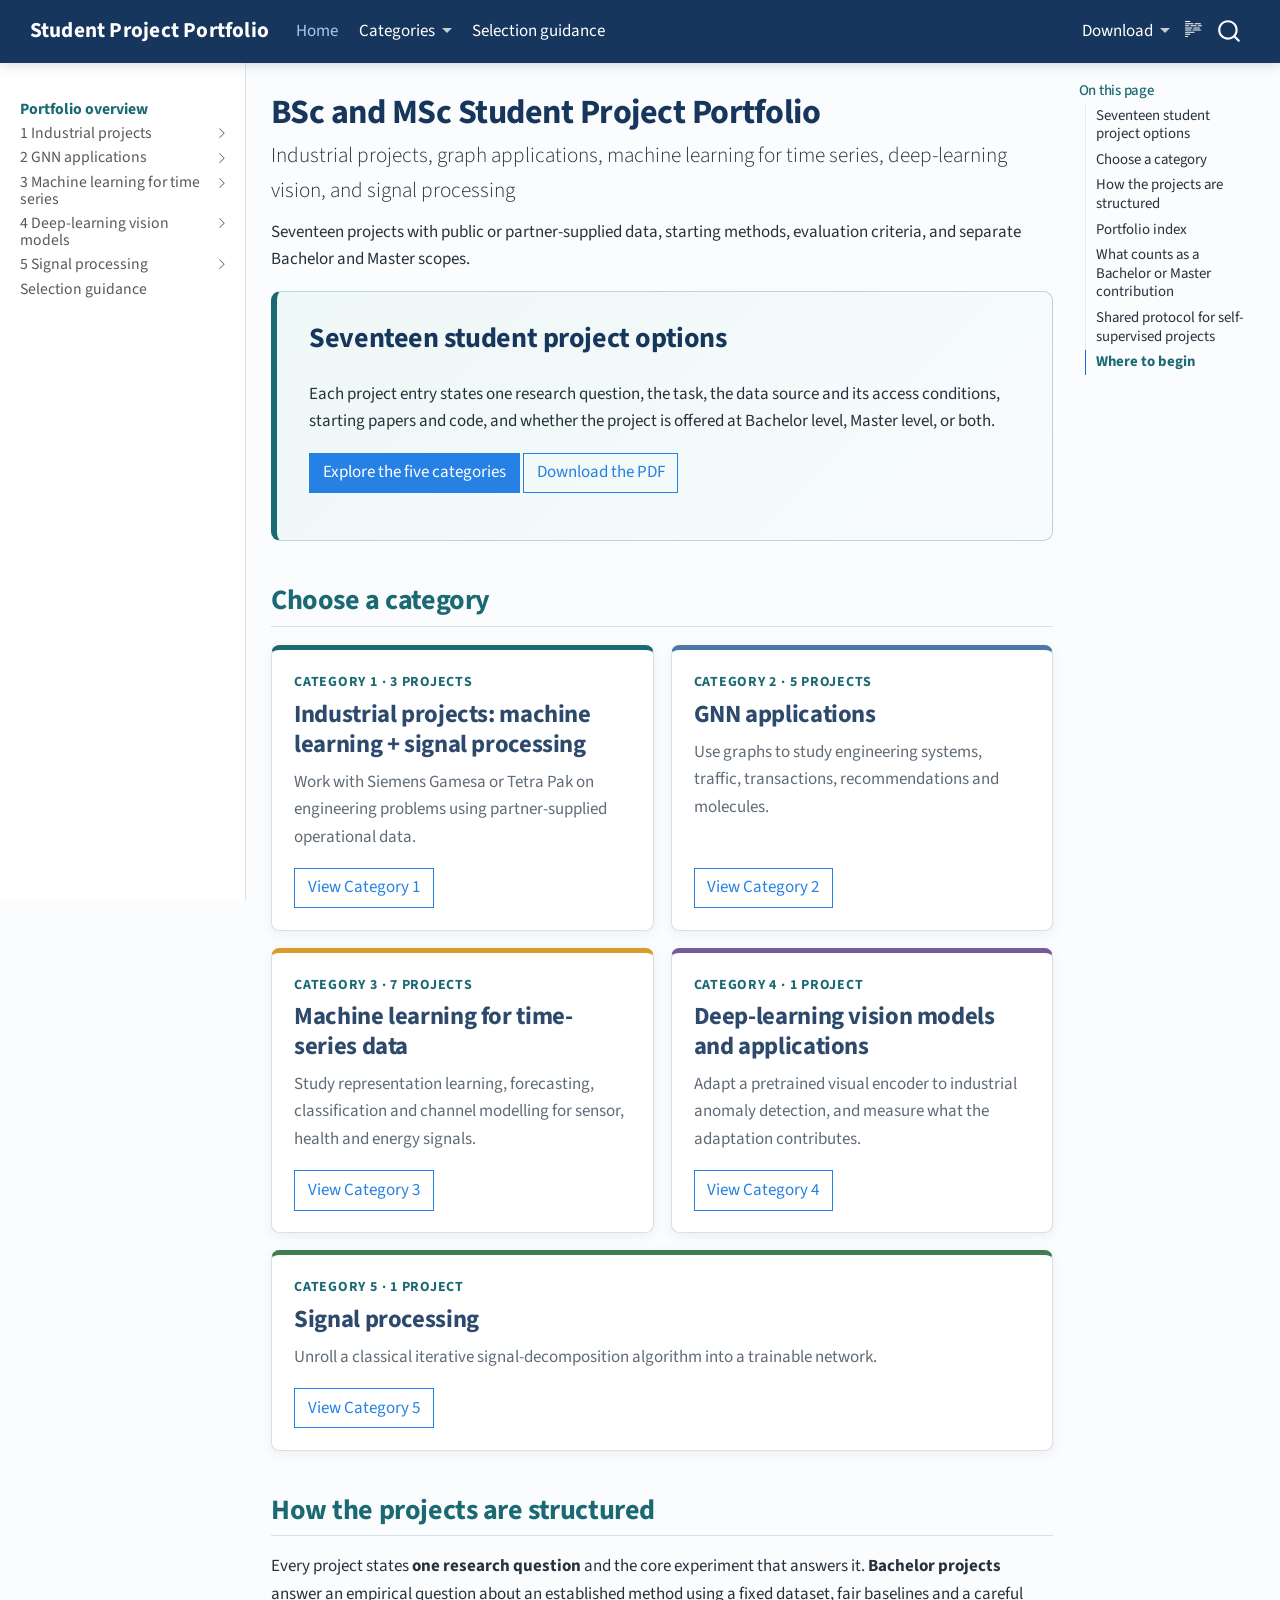
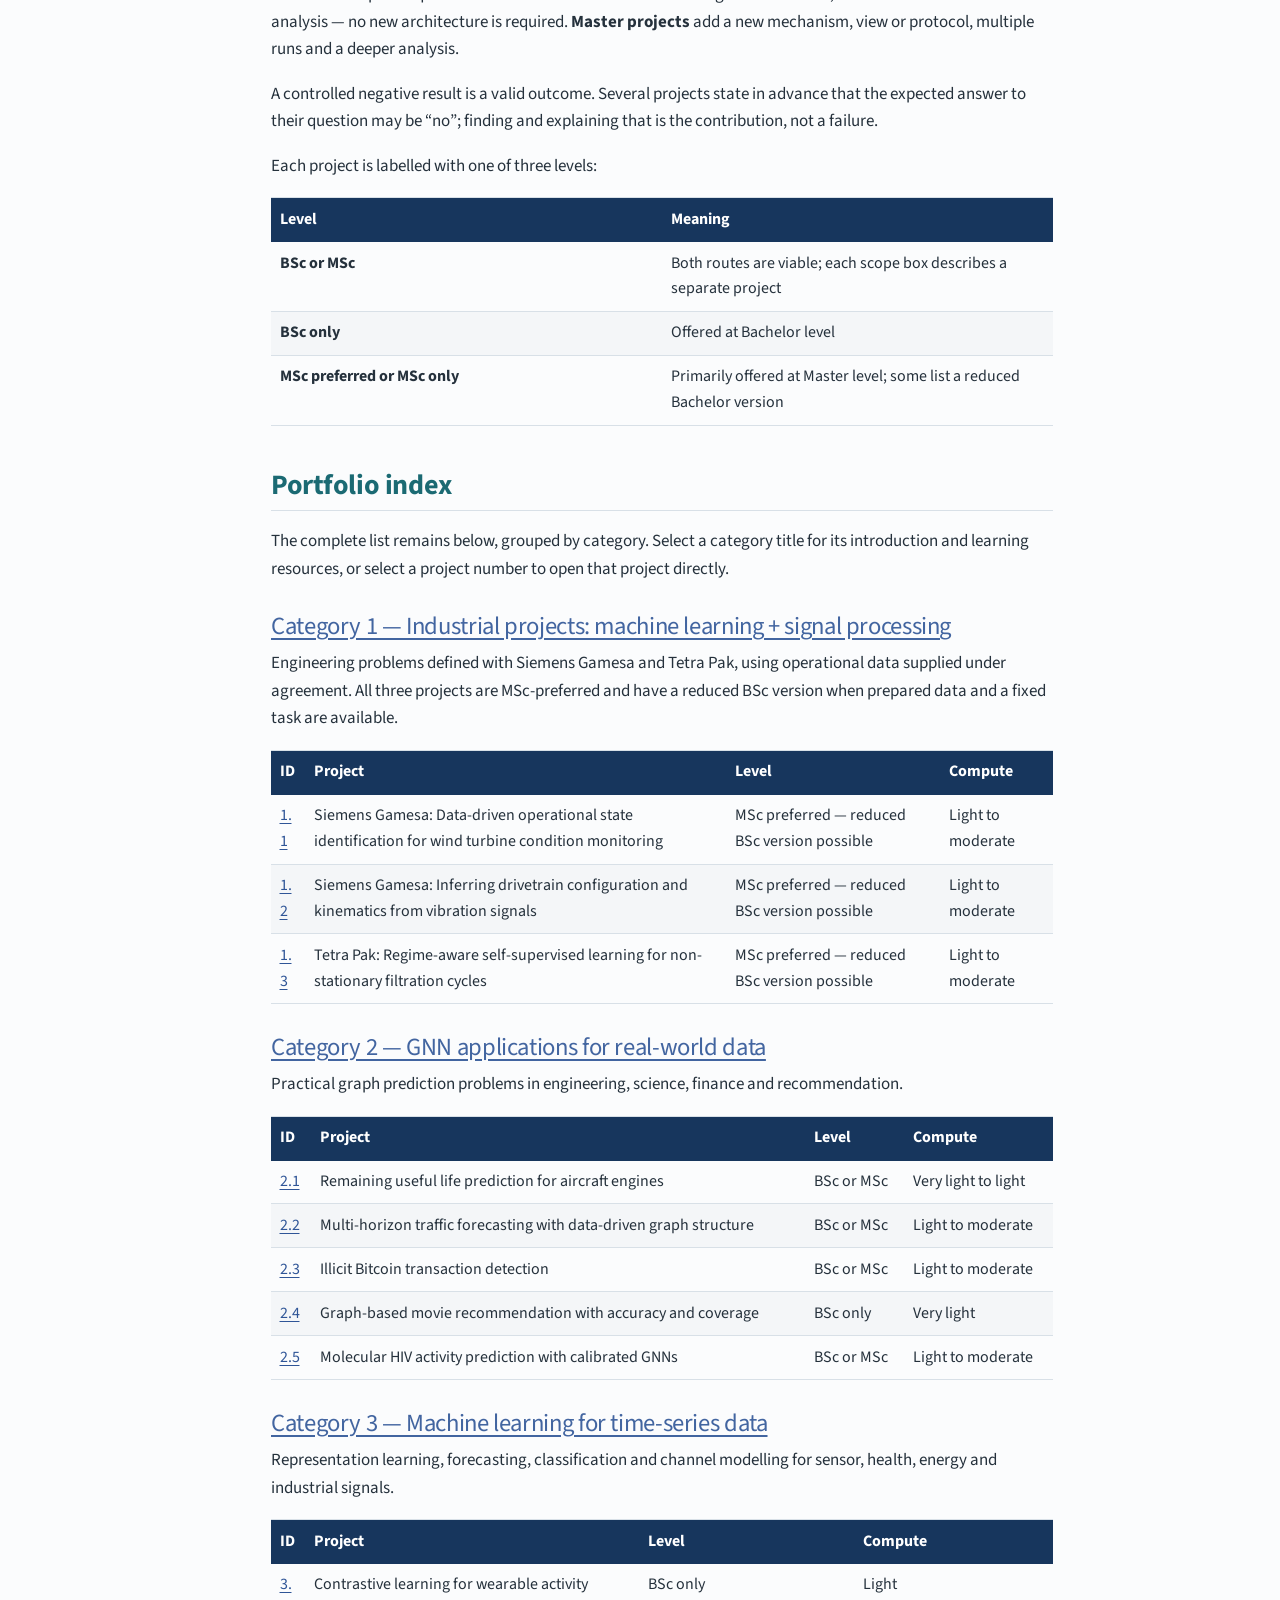
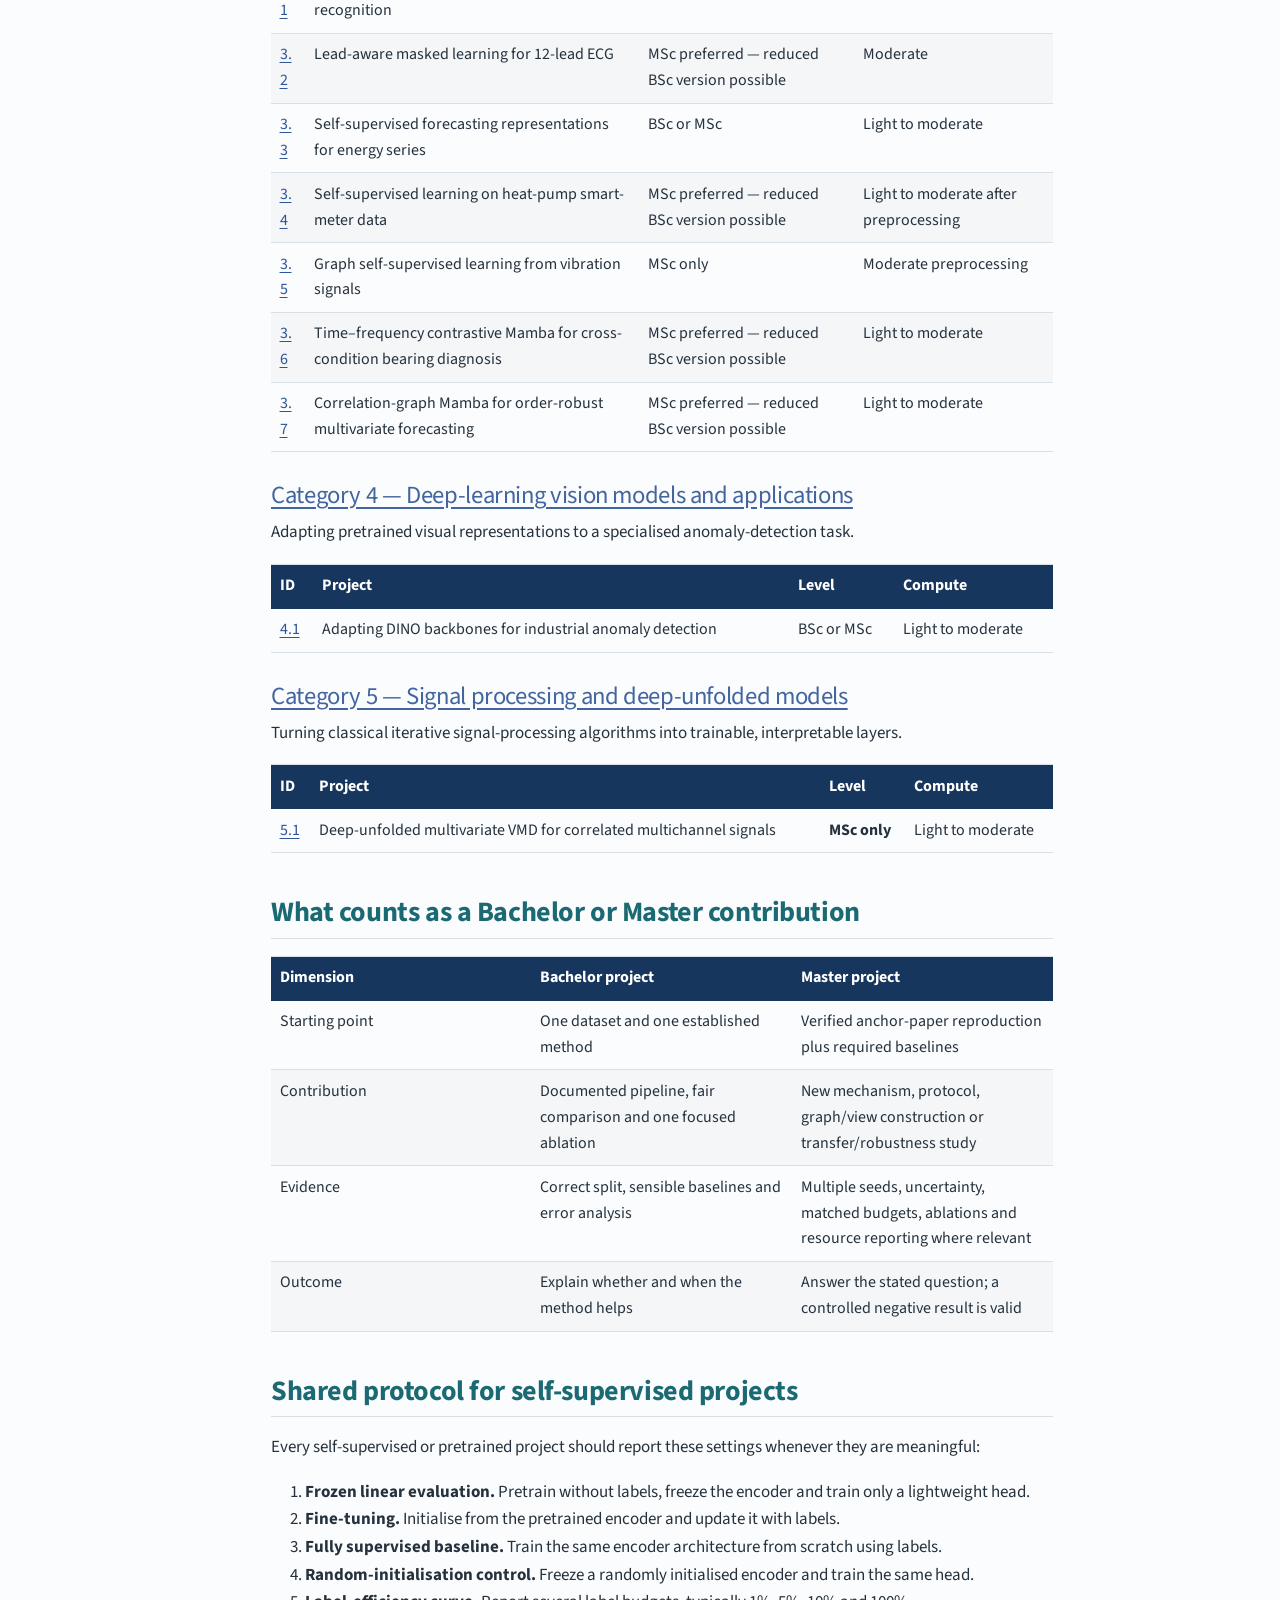
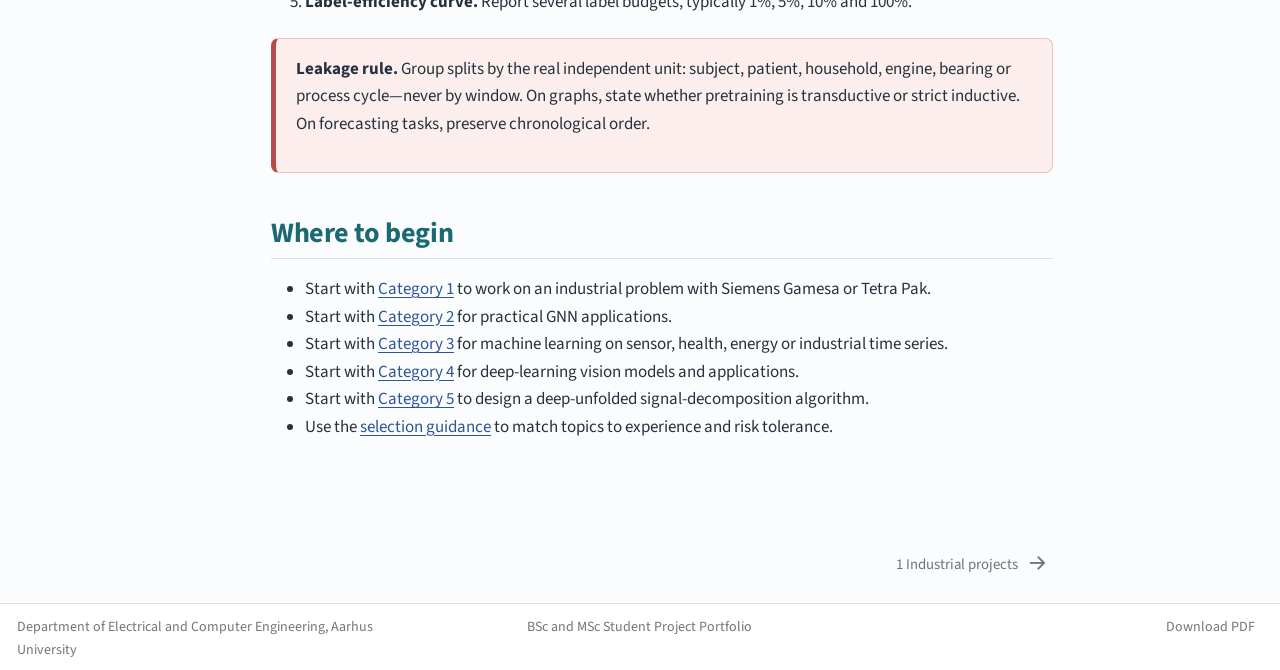
==== index.html @ afc4939a "Built site for gh-pages" ====
<!DOCTYPE html>
<html xmlns="http://www.w3.org/1999/xhtml" lang="en" xml:lang="en"><head>

<meta charset="utf-8">
<meta name="generator" content="quarto-1.10.18">

<meta name="viewport" content="width=device-width, initial-scale=1.0, user-scalable=yes">

<meta name="description" content="Seventeen projects with public or partner-supplied data, starting methods, evaluation criteria, and separate Bachelor and Master scopes.">

<title>BSc and MSc Student Project Portfolio – Student Project Portfolio</title>
<style>
/* Default styles provided by pandoc.
** See https://pandoc.org/MANUAL.html#variables-for-html for config info.
*/
span.smallcaps{font-variant: small-caps;}
div.columns{display: flex; gap: 1.5em;}
div.column{flex: auto;}
@media screen {
div.columns{gap: min(4vw, 1.5em);}
div.column{overflow-x: auto;}
}
div.hanging-indent{margin-left: 1.5em; text-indent: -1.5em;}
ul.task-list{list-style: none;}
ul.task-list li input[type="checkbox"] {
  width: 0.8em;
  margin: 0 0.8em 0.2em -1em; /* quarto-specific, see https://github.com/quarto-dev/quarto-cli/issues/4556 */ 
  vertical-align: middle;
}
</style>


<script src="site_libs/quarto-nav/quarto-nav.js"></script>
<script src="site_libs/clipboard/clipboard.min.js"></script>
<script src="site_libs/quarto-search/autocomplete.umd.js"></script>
<script src="site_libs/quarto-search/fuse.min.js"></script>
<script src="site_libs/quarto-search/quarto-search.js"></script>
<meta name="quarto:offset" content="./">
<link href="./industry-partner-projects.html" rel="next">
<script src="site_libs/quarto-html/quarto.js" type="module"></script>
<script src="site_libs/quarto-html/tabsets/tabsets.js" type="module"></script>
<script src="site_libs/quarto-html/popper.min.js"></script>
<script src="site_libs/quarto-html/tippy.umd.min.js"></script>
<script src="site_libs/quarto-html/anchor.min.js"></script>
<link href="site_libs/quarto-html/tippy.css" rel="stylesheet">
<link href="site_libs/quarto-html/quarto-syntax-highlighting-64a204ab8560d761af7679ceaba22944.css" rel="stylesheet" id="quarto-text-highlighting-styles">
<script src="site_libs/bootstrap/bootstrap.min.js"></script>
<link href="site_libs/bootstrap/bootstrap-icons.css" rel="stylesheet">
<link href="site_libs/bootstrap/bootstrap-39c717108b776a898f5d70376bb6b5a7.min.css" rel="stylesheet" append-hash="true" id="quarto-bootstrap" data-mode="light">
<script id="quarto-search-options" type="application/json">{
  "location": "navbar",
  "copy-button": false,
  "collapse-after": 3,
  "panel-placement": "end",
  "type": "overlay",
  "limit": 50,
  "keyboard-shortcut": [
    "f",
    "/",
    "s"
  ],
  "language": {
    "search-no-results-text": "No results",
    "search-matching-documents-text": "matching documents",
    "search-copy-link-title": "Copy link to search",
    "search-hide-matches-text": "Hide additional matches",
    "search-more-match-text": "more match in this document",
    "search-more-matches-text": "more matches in this document",
    "search-clear-button-title": "Clear",
    "search-text-placeholder": "",
    "search-detached-cancel-button-title": "Cancel",
    "search-submit-button-title": "Submit",
    "search-label": "Search"
  }
}</script>
<style>html{ scroll-behavior: smooth; }</style>


<link rel="stylesheet" href="styles.css">
</head>

<body class="nav-sidebar docked nav-fixed quarto-light">

<div id="quarto-search-results"></div>
  <header id="quarto-header" class="headroom fixed-top">
    <nav class="navbar navbar-expand-lg " data-bs-theme="dark">
      <div class="navbar-container container-fluid">
      <div class="navbar-brand-container mx-auto">
    <a class="navbar-brand" href="./index.html">
    <span class="navbar-title">Student Project Portfolio</span>
    </a>
  </div>
            <div id="quarto-search" class="" title="Search"></div>
          <button class="navbar-toggler" type="button" data-bs-toggle="collapse" data-bs-target="#navbarCollapse" aria-controls="navbarCollapse" role="menu" aria-expanded="false" aria-label="Toggle navigation" onclick="if (window.quartoToggleHeadroom) { window.quartoToggleHeadroom(); }">
  <span class="navbar-toggler-icon"></span>
</button>
          <div class="collapse navbar-collapse" id="navbarCollapse">
            <ul class="navbar-nav navbar-nav-scroll me-auto">
  <li class="nav-item">
    <a class="nav-link active" href="./index.html" aria-current="page"> 
<span class="menu-text">Home</span></a>
  </li>  
  <li class="nav-item dropdown ">
    <a class="nav-link dropdown-toggle" href="#" id="nav-menu-categories" role="link" data-bs-toggle="dropdown" aria-expanded="false">
 <span class="menu-text">Categories</span>
    </a>
    <ul class="dropdown-menu" aria-labelledby="nav-menu-categories">    
        <li>
    <a class="dropdown-item" href="./industry-partner-projects.html">
 <span class="dropdown-text">1 Industrial projects</span></a>
  </li>  
        <li>
    <a class="dropdown-item" href="./graph-applications.html">
 <span class="dropdown-text">2 GNN applications</span></a>
  </li>  
        <li>
    <a class="dropdown-item" href="./time-series-ssl.html">
 <span class="dropdown-text">3 Machine learning for time series</span></a>
  </li>  
        <li>
    <a class="dropdown-item" href="./vision-foundation-models.html">
 <span class="dropdown-text">4 Deep-learning vision models</span></a>
  </li>  
        <li>
    <a class="dropdown-item" href="./signal-processing.html">
 <span class="dropdown-text">5 Signal processing</span></a>
  </li>  
    </ul>
  </li>
  <li class="nav-item">
    <a class="nav-link" href="./selection-guidance.html"> 
<span class="menu-text">Selection guidance</span></a>
  </li>  
</ul>
            <ul class="navbar-nav navbar-nav-scroll ms-auto">
  <li class="nav-item dropdown ">
    <a class="nav-link dropdown-toggle" href="#" id="nav-menu-download" role="link" data-bs-toggle="dropdown" aria-expanded="false">
 <span class="menu-text">Download</span>
    </a>
    <ul class="dropdown-menu dropdown-menu-end" aria-labelledby="nav-menu-download">    
        <li>
    <a class="dropdown-item" href="./downloads/student-project-portfolio.docx">
 <span class="dropdown-text">Word document</span></a>
  </li>  
        <li>
    <a class="dropdown-item" href="./downloads/student-project-portfolio.pdf">
 <span class="dropdown-text">PDF document</span></a>
  </li>  
    </ul>
  </li>
</ul>
          </div> <!-- /navcollapse -->
            <div class="quarto-navbar-tools">
  <a href="" class="quarto-reader-toggle quarto-navigation-tool px-1" onclick="window.quartoToggleReader(); return false;" title="Toggle reader mode">
  <div class="quarto-reader-toggle-btn">
  <i class="bi"></i>
  </div>
</a>
</div>
      </div> <!-- /container-fluid -->
    </nav>
  <nav class="quarto-secondary-nav">
    <div class="container-fluid d-flex">
      <button type="button" class="quarto-btn-toggle btn" data-bs-toggle="collapse" role="button" data-bs-target=".quarto-sidebar-collapse-item" aria-controls="quarto-sidebar" aria-expanded="false" aria-label="Toggle sidebar navigation" onclick="if (window.quartoToggleHeadroom) { window.quartoToggleHeadroom(); }">
        <i class="bi bi-layout-text-sidebar-reverse"></i>
      </button>
        <nav class="quarto-page-breadcrumbs" aria-label="breadcrumb"><ol class="breadcrumb"><li class="breadcrumb-item"><a href="./index.html">Portfolio overview</a></li></ol></nav>
        <a class="flex-grow-1" role="navigation" data-bs-toggle="collapse" data-bs-target=".quarto-sidebar-collapse-item" aria-controls="quarto-sidebar" aria-expanded="false" aria-label="Toggle sidebar navigation" onclick="if (window.quartoToggleHeadroom) { window.quartoToggleHeadroom(); }">      
        </a>
    </div>
  </nav>
</header>
<!-- content -->
<div id="quarto-content" class="quarto-container page-columns page-rows-contents page-layout-article page-navbar">
<!-- sidebar -->
  <nav id="quarto-sidebar" class="sidebar collapse collapse-horizontal quarto-sidebar-collapse-item sidebar-navigation docked overflow-auto">
    <div class="sidebar-menu-container"> 
    <ul class="list-unstyled mt-1">
        <li class="sidebar-item">
  <div class="sidebar-item-container"> 
  <a href="./index.html" class="sidebar-item-text sidebar-link active">
 <span class="menu-text">Portfolio overview</span></a>
  </div>
</li>
        <li class="sidebar-item sidebar-item-section">
      <div class="sidebar-item-container"> 
            <a href="./industry-partner-projects.html" class="sidebar-item-text sidebar-link">
 <span class="menu-text">1  Industrial projects</span></a>
          <a class="sidebar-item-toggle text-start collapsed" data-bs-toggle="collapse" data-bs-target="#quarto-sidebar-section-1" role="navigation" aria-expanded="false" aria-label="Toggle section">
            <i class="bi bi-chevron-right ms-2"></i>
          </a> 
      </div>
      <ul id="quarto-sidebar-section-1" class="collapse list-unstyled sidebar-section depth1 ">  
          <li class="sidebar-item">
  <div class="sidebar-item-container"> 
  <a href="./industry-partner-projects.html#project-1-1" class="sidebar-item-text sidebar-link">
 <span class="menu-text">1.1 Siemens Gamesa: Data-driven operational state identification</span></a>
  </div>
</li>
          <li class="sidebar-item">
  <div class="sidebar-item-container"> 
  <a href="./industry-partner-projects.html#project-1-2" class="sidebar-item-text sidebar-link">
 <span class="menu-text">1.2 Siemens Gamesa: Inferring drivetrain configuration and kinematics</span></a>
  </div>
</li>
          <li class="sidebar-item">
  <div class="sidebar-item-container"> 
  <a href="./industry-partner-projects.html#project-1-3" class="sidebar-item-text sidebar-link">
 <span class="menu-text">1.3 Tetra Pak: Regime-aware SSL for filtration cycles</span></a>
  </div>
</li>
      </ul>
  </li>
        <li class="sidebar-item sidebar-item-section">
      <div class="sidebar-item-container"> 
            <a href="./graph-applications.html" class="sidebar-item-text sidebar-link">
 <span class="menu-text">2  GNN applications</span></a>
          <a class="sidebar-item-toggle text-start collapsed" data-bs-toggle="collapse" data-bs-target="#quarto-sidebar-section-2" role="navigation" aria-expanded="false" aria-label="Toggle section">
            <i class="bi bi-chevron-right ms-2"></i>
          </a> 
      </div>
      <ul id="quarto-sidebar-section-2" class="collapse list-unstyled sidebar-section depth1 ">  
          <li class="sidebar-item">
  <div class="sidebar-item-container"> 
  <a href="./graph-applications.html#project-2-1" class="sidebar-item-text sidebar-link">
 <span class="menu-text">2.1 Remaining useful life prediction for aircraft engines</span></a>
  </div>
</li>
          <li class="sidebar-item">
  <div class="sidebar-item-container"> 
  <a href="./graph-applications.html#project-2-2" class="sidebar-item-text sidebar-link">
 <span class="menu-text">2.2 Multi-horizon traffic forecasting with data-driven graph structure</span></a>
  </div>
</li>
          <li class="sidebar-item">
  <div class="sidebar-item-container"> 
  <a href="./graph-applications.html#project-2-3" class="sidebar-item-text sidebar-link">
 <span class="menu-text">2.3 Illicit Bitcoin transaction detection</span></a>
  </div>
</li>
          <li class="sidebar-item">
  <div class="sidebar-item-container"> 
  <a href="./graph-applications.html#project-2-4" class="sidebar-item-text sidebar-link">
 <span class="menu-text">2.4 Graph-based movie recommendation with accuracy and coverage</span></a>
  </div>
</li>
          <li class="sidebar-item">
  <div class="sidebar-item-container"> 
  <a href="./graph-applications.html#project-2-5" class="sidebar-item-text sidebar-link">
 <span class="menu-text">2.5 Molecular HIV activity prediction with calibrated GNNs</span></a>
  </div>
</li>
      </ul>
  </li>
        <li class="sidebar-item sidebar-item-section">
      <div class="sidebar-item-container"> 
            <a href="./time-series-ssl.html" class="sidebar-item-text sidebar-link">
 <span class="menu-text">3  Machine learning for time series</span></a>
          <a class="sidebar-item-toggle text-start collapsed" data-bs-toggle="collapse" data-bs-target="#quarto-sidebar-section-3" role="navigation" aria-expanded="false" aria-label="Toggle section">
            <i class="bi bi-chevron-right ms-2"></i>
          </a> 
      </div>
      <ul id="quarto-sidebar-section-3" class="collapse list-unstyled sidebar-section depth1 ">  
          <li class="sidebar-item">
  <div class="sidebar-item-container"> 
  <a href="./time-series-ssl.html#project-3-1" class="sidebar-item-text sidebar-link">
 <span class="menu-text">3.1 Contrastive learning for wearable activity recognition</span></a>
  </div>
</li>
          <li class="sidebar-item">
  <div class="sidebar-item-container"> 
  <a href="./time-series-ssl.html#project-3-2" class="sidebar-item-text sidebar-link">
 <span class="menu-text">3.2 Lead-aware masked learning for 12-lead ECG</span></a>
  </div>
</li>
          <li class="sidebar-item">
  <div class="sidebar-item-container"> 
  <a href="./time-series-ssl.html#project-3-3" class="sidebar-item-text sidebar-link">
 <span class="menu-text">3.3 Self-supervised forecasting representations for energy series</span></a>
  </div>
</li>
          <li class="sidebar-item">
  <div class="sidebar-item-container"> 
  <a href="./time-series-ssl.html#project-3-4" class="sidebar-item-text sidebar-link">
 <span class="menu-text">3.4 Self-supervised learning on heat-pump smart-meter data</span></a>
  </div>
</li>
          <li class="sidebar-item">
  <div class="sidebar-item-container"> 
  <a href="./time-series-ssl.html#project-3-5" class="sidebar-item-text sidebar-link">
 <span class="menu-text">3.5 Graph self-supervised learning from vibration signals</span></a>
  </div>
</li>
          <li class="sidebar-item">
  <div class="sidebar-item-container"> 
  <a href="./time-series-ssl.html#project-3-6" class="sidebar-item-text sidebar-link">
 <span class="menu-text">3.6 Time–frequency contrastive Mamba for bearing diagnosis</span></a>
  </div>
</li>
          <li class="sidebar-item">
  <div class="sidebar-item-container"> 
  <a href="./time-series-ssl.html#project-3-7" class="sidebar-item-text sidebar-link">
 <span class="menu-text">3.7 Correlation-graph Mamba for multivariate forecasting</span></a>
  </div>
</li>
      </ul>
  </li>
        <li class="sidebar-item sidebar-item-section">
      <div class="sidebar-item-container"> 
            <a href="./vision-foundation-models.html" class="sidebar-item-text sidebar-link">
 <span class="menu-text">4  Deep-learning vision models</span></a>
          <a class="sidebar-item-toggle text-start collapsed" data-bs-toggle="collapse" data-bs-target="#quarto-sidebar-section-4" role="navigation" aria-expanded="false" aria-label="Toggle section">
            <i class="bi bi-chevron-right ms-2"></i>
          </a> 
      </div>
      <ul id="quarto-sidebar-section-4" class="collapse list-unstyled sidebar-section depth1 ">  
          <li class="sidebar-item">
  <div class="sidebar-item-container"> 
  <a href="./vision-foundation-models.html#project-4-1" class="sidebar-item-text sidebar-link">
 <span class="menu-text">4.1 Adapting DINO backbones for industrial anomaly detection</span></a>
  </div>
</li>
      </ul>
  </li>
        <li class="sidebar-item sidebar-item-section">
      <div class="sidebar-item-container"> 
            <a href="./signal-processing.html" class="sidebar-item-text sidebar-link">
 <span class="menu-text">5  Signal processing</span></a>
          <a class="sidebar-item-toggle text-start collapsed" data-bs-toggle="collapse" data-bs-target="#quarto-sidebar-section-5" role="navigation" aria-expanded="false" aria-label="Toggle section">
            <i class="bi bi-chevron-right ms-2"></i>
          </a> 
      </div>
      <ul id="quarto-sidebar-section-5" class="collapse list-unstyled sidebar-section depth1 ">  
          <li class="sidebar-item">
  <div class="sidebar-item-container"> 
  <a href="./signal-processing.html#project-5-1" class="sidebar-item-text sidebar-link">
 <span class="menu-text">5.1 Deep-unfolded multivariate VMD for correlated multichannel signals</span></a>
  </div>
</li>
      </ul>
  </li>
        <li class="sidebar-item">
  <div class="sidebar-item-container"> 
  <a href="./selection-guidance.html" class="sidebar-item-text sidebar-link">
 <span class="menu-text">Selection guidance</span></a>
  </div>
</li>
    </ul>
    </div>
</nav>
<div id="quarto-sidebar-glass" class="quarto-sidebar-collapse-item" data-bs-toggle="collapse" data-bs-target=".quarto-sidebar-collapse-item"></div>
<!-- margin-sidebar -->
    <div id="quarto-margin-sidebar" class="sidebar margin-sidebar">
        <nav id="TOC" role="doc-toc" class="toc-active">
    <h2 id="toc-title">On this page</h2>
   
  <ul class="collapse">
  <li><a href="#seventeen-student-project-options" id="toc-seventeen-student-project-options" class="nav-link active" data-scroll-target="#seventeen-student-project-options">Seventeen student project options</a></li>
  <li><a href="#categories" id="toc-categories" class="nav-link" data-scroll-target="#categories">Choose a category</a></li>
  <li><a href="#how-the-projects-are-structured" id="toc-how-the-projects-are-structured" class="nav-link" data-scroll-target="#how-the-projects-are-structured">How the projects are structured</a></li>
  <li><a href="#portfolio-index" id="toc-portfolio-index" class="nav-link" data-scroll-target="#portfolio-index">Portfolio index</a></li>
  <li><a href="#what-counts-as-a-bachelor-or-master-contribution" id="toc-what-counts-as-a-bachelor-or-master-contribution" class="nav-link" data-scroll-target="#what-counts-as-a-bachelor-or-master-contribution">What counts as a Bachelor or Master contribution</a></li>
  <li><a href="#shared-protocol-for-self-supervised-projects" id="toc-shared-protocol-for-self-supervised-projects" class="nav-link" data-scroll-target="#shared-protocol-for-self-supervised-projects">Shared protocol for self-supervised projects</a></li>
  <li><a href="#where-to-begin" id="toc-where-to-begin" class="nav-link" data-scroll-target="#where-to-begin">Where to begin</a></li>
  </ul>
</nav>
    </div>
<!-- main -->
<main class="content" id="quarto-document-content">

<header id="title-block-header" class="quarto-title-block default">
<div class="quarto-title">
<h1 class="title">BSc and MSc Student Project Portfolio</h1>
<p class="subtitle lead">Industrial projects, graph applications, machine learning for time series, deep-learning vision, and signal processing</p>
</div>

<div>
  <div class="description">
    Seventeen projects with public or partner-supplied data, starting methods, evaluation criteria, and separate Bachelor and Master scopes.
  </div>
</div>


<div class="quarto-title-meta">

    
  
    
  </div>
  


</header>


<section id="seventeen-student-project-options" class="level2 hero-panel">
<h2 class="anchored" data-anchor-id="seventeen-student-project-options">Seventeen student project options</h2>
<p>Each project entry states one research question, the task, the data source and its access conditions, starting papers and code, and whether the project is offered at Bachelor level, Master level, or both.</p>
<p><a href="#categories" class="btn btn-primary">Explore the five categories</a> <a href="downloads/student-project-portfolio.pdf" class="btn btn-outline-primary">Download the PDF</a></p>
</section>
<section id="categories" class="level2">
<h2 class="anchored" data-anchor-id="categories">Choose a category</h2>
<div class="category-grid">
<section class="category-card category-card-1">
<div class="category-number">
Category 1 · 3 projects
</div>
<h3 class="anchored">
Industrial projects: machine learning + signal processing
</h3>
<p>
Work with Siemens Gamesa or Tetra Pak on engineering problems using partner-supplied operational data.
</p>
<a class="btn btn-outline-primary" href="industry-partner-projects.html">View Category 1</a>
</section>
<section class="category-card category-card-2">
<div class="category-number">
Category 2 · 5 projects
</div>
<h3 class="anchored">
GNN applications
</h3>
<p>
Use graphs to study engineering systems, traffic, transactions, recommendations and molecules.
</p>
<a class="btn btn-outline-primary" href="graph-applications.html">View Category 2</a>
</section>
<section class="category-card category-card-3">
<div class="category-number">
Category 3 · 7 projects
</div>
<h3 class="anchored">
Machine learning for time-series data
</h3>
<p>
Study representation learning, forecasting, classification and channel modelling for sensor, health and energy signals.
</p>
<a class="btn btn-outline-primary" href="time-series-ssl.html">View Category 3</a>
</section>
<section class="category-card category-card-4">
<div class="category-number">
Category 4 · 1 project
</div>
<h3 class="anchored">
Deep-learning vision models and applications
</h3>
<p>
Adapt a pretrained visual encoder to industrial anomaly detection, and measure what the adaptation contributes.
</p>
<a class="btn btn-outline-primary" href="vision-foundation-models.html">View Category 4</a>
</section>
<section class="category-card category-card-5">
<div class="category-number">
Category 5 · 1 project
</div>
<h3 class="anchored">
Signal processing
</h3>
<p>
Unroll a classical iterative signal-decomposition algorithm into a trainable network.
</p>
<a class="btn btn-outline-primary" href="signal-processing.html">View Category 5</a>
</section>
</div>
</section>
<section id="how-the-projects-are-structured" class="level2">
<h2 class="anchored" data-anchor-id="how-the-projects-are-structured">How the projects are structured</h2>
<p>Every project states <strong>one research question</strong> and the core experiment that answers it. <strong>Bachelor projects</strong> answer an empirical question about an established method using a fixed dataset, fair baselines and a careful analysis — no new architecture is required. <strong>Master projects</strong> add a new mechanism, view or protocol, multiple runs and a deeper analysis.</p>
<p>A controlled negative result is a valid outcome. Several projects state in advance that the expected answer to their question may be “no”; finding and explaining that is the contribution, not a failure.</p>
<p>Each project is labelled with one of three levels:</p>
<table class="caption-top table">
<colgroup>
<col style="width: 50%">
<col style="width: 50%">
</colgroup>
<thead>
<tr class="header">
<th>Level</th>
<th>Meaning</th>
</tr>
</thead>
<tbody>
<tr class="odd">
<td><strong>BSc or MSc</strong></td>
<td>Both routes are viable; each scope box describes a separate project</td>
</tr>
<tr class="even">
<td><strong>BSc only</strong></td>
<td>Offered at Bachelor level</td>
</tr>
<tr class="odd">
<td><strong>MSc preferred or MSc only</strong></td>
<td>Primarily offered at Master level; some list a reduced Bachelor version</td>
</tr>
</tbody>
</table>
</section>
<section id="portfolio-index" class="level2">
<h2 class="anchored" data-anchor-id="portfolio-index">Portfolio index</h2>
<p>The complete list remains below, grouped by category. Select a category title for its introduction and learning resources, or select a project number to open that project directly.</p>
<section id="category-1-industrial-projects-machine-learning-signal-processing" class="level3">
<h3 class="anchored" data-anchor-id="category-1-industrial-projects-machine-learning-signal-processing"><a href="industry-partner-projects.html">Category 1 — Industrial projects: machine learning + signal processing</a></h3>
<p>Engineering problems defined with Siemens Gamesa and Tetra Pak, using operational data supplied under agreement. All three projects are MSc-preferred and have a reduced BSc version when prepared data and a fixed task are available.</p>
<table class="caption-top table">
<thead>
<tr class="header">
<th>ID</th>
<th>Project</th>
<th>Level</th>
<th>Compute</th>
</tr>
</thead>
<tbody>
<tr class="odd">
<td><a href="industry-partner-projects.html#project-1-1">1.1</a></td>
<td>Siemens Gamesa: Data-driven operational state identification for wind turbine condition monitoring</td>
<td>MSc preferred — reduced BSc version possible</td>
<td>Light to moderate</td>
</tr>
<tr class="even">
<td><a href="industry-partner-projects.html#project-1-2">1.2</a></td>
<td>Siemens Gamesa: Inferring drivetrain configuration and kinematics from vibration signals</td>
<td>MSc preferred — reduced BSc version possible</td>
<td>Light to moderate</td>
</tr>
<tr class="odd">
<td><a href="industry-partner-projects.html#project-1-3">1.3</a></td>
<td>Tetra Pak: Regime-aware self-supervised learning for non-stationary filtration cycles</td>
<td>MSc preferred — reduced BSc version possible</td>
<td>Light to moderate</td>
</tr>
</tbody>
</table>
</section>
<section id="category-2-gnn-applications-for-real-world-data" class="level3">
<h3 class="anchored" data-anchor-id="category-2-gnn-applications-for-real-world-data"><a href="graph-applications.html">Category 2 — GNN applications for real-world data</a></h3>
<p>Practical graph prediction problems in engineering, science, finance and recommendation.</p>
<table class="caption-top table">
<thead>
<tr class="header">
<th>ID</th>
<th>Project</th>
<th>Level</th>
<th>Compute</th>
</tr>
</thead>
<tbody>
<tr class="odd">
<td><a href="graph-applications.html#project-2-1">2.1</a></td>
<td>Remaining useful life prediction for aircraft engines</td>
<td>BSc or MSc</td>
<td>Very light to light</td>
</tr>
<tr class="even">
<td><a href="graph-applications.html#project-2-2">2.2</a></td>
<td>Multi-horizon traffic forecasting with data-driven graph structure</td>
<td>BSc or MSc</td>
<td>Light to moderate</td>
</tr>
<tr class="odd">
<td><a href="graph-applications.html#project-2-3">2.3</a></td>
<td>Illicit Bitcoin transaction detection</td>
<td>BSc or MSc</td>
<td>Light to moderate</td>
</tr>
<tr class="even">
<td><a href="graph-applications.html#project-2-4">2.4</a></td>
<td>Graph-based movie recommendation with accuracy and coverage</td>
<td>BSc only</td>
<td>Very light</td>
</tr>
<tr class="odd">
<td><a href="graph-applications.html#project-2-5">2.5</a></td>
<td>Molecular HIV activity prediction with calibrated GNNs</td>
<td>BSc or MSc</td>
<td>Light to moderate</td>
</tr>
</tbody>
</table>
</section>
<section id="category-3-machine-learning-for-time-series-data" class="level3">
<h3 class="anchored" data-anchor-id="category-3-machine-learning-for-time-series-data"><a href="time-series-ssl.html">Category 3 — Machine learning for time-series data</a></h3>
<p>Representation learning, forecasting, classification and channel modelling for sensor, health, energy and industrial signals.</p>
<table class="caption-top table">
<thead>
<tr class="header">
<th>ID</th>
<th>Project</th>
<th>Level</th>
<th>Compute</th>
</tr>
</thead>
<tbody>
<tr class="odd">
<td><a href="time-series-ssl.html#project-3-1">3.1</a></td>
<td>Contrastive learning for wearable activity recognition</td>
<td>BSc only</td>
<td>Light</td>
</tr>
<tr class="even">
<td><a href="time-series-ssl.html#project-3-2">3.2</a></td>
<td>Lead-aware masked learning for 12-lead ECG</td>
<td>MSc preferred — reduced BSc version possible</td>
<td>Moderate</td>
</tr>
<tr class="odd">
<td><a href="time-series-ssl.html#project-3-3">3.3</a></td>
<td>Self-supervised forecasting representations for energy series</td>
<td>BSc or MSc</td>
<td>Light to moderate</td>
</tr>
<tr class="even">
<td><a href="time-series-ssl.html#project-3-4">3.4</a></td>
<td>Self-supervised learning on heat-pump smart-meter data</td>
<td>MSc preferred — reduced BSc version possible</td>
<td>Light to moderate after preprocessing</td>
</tr>
<tr class="odd">
<td><a href="time-series-ssl.html#project-3-5">3.5</a></td>
<td>Graph self-supervised learning from vibration signals</td>
<td>MSc only</td>
<td>Moderate preprocessing</td>
</tr>
<tr class="even">
<td><a href="time-series-ssl.html#project-3-6">3.6</a></td>
<td>Time–frequency contrastive Mamba for cross-condition bearing diagnosis</td>
<td>MSc preferred — reduced BSc version possible</td>
<td>Light to moderate</td>
</tr>
<tr class="odd">
<td><a href="time-series-ssl.html#project-3-7">3.7</a></td>
<td>Correlation-graph Mamba for order-robust multivariate forecasting</td>
<td>MSc preferred — reduced BSc version possible</td>
<td>Light to moderate</td>
</tr>
</tbody>
</table>
</section>
<section id="category-4-deep-learning-vision-models-and-applications" class="level3">
<h3 class="anchored" data-anchor-id="category-4-deep-learning-vision-models-and-applications"><a href="vision-foundation-models.html">Category 4 — Deep-learning vision models and applications</a></h3>
<p>Adapting pretrained visual representations to a specialised anomaly-detection task.</p>
<table class="caption-top table">
<thead>
<tr class="header">
<th>ID</th>
<th>Project</th>
<th>Level</th>
<th>Compute</th>
</tr>
</thead>
<tbody>
<tr class="odd">
<td><a href="vision-foundation-models.html#project-4-1">4.1</a></td>
<td>Adapting DINO backbones for industrial anomaly detection</td>
<td>BSc or MSc</td>
<td>Light to moderate</td>
</tr>
</tbody>
</table>
</section>
<section id="category-5-signal-processing-and-deep-unfolded-models" class="level3">
<h3 class="anchored" data-anchor-id="category-5-signal-processing-and-deep-unfolded-models"><a href="signal-processing.html">Category 5 — Signal processing and deep-unfolded models</a></h3>
<p>Turning classical iterative signal-processing algorithms into trainable, interpretable layers.</p>
<table class="caption-top table">
<thead>
<tr class="header">
<th>ID</th>
<th>Project</th>
<th>Level</th>
<th>Compute</th>
</tr>
</thead>
<tbody>
<tr class="odd">
<td><a href="signal-processing.html#project-5-1">5.1</a></td>
<td>Deep-unfolded multivariate VMD for correlated multichannel signals</td>
<td><strong>MSc only</strong></td>
<td>Light to moderate</td>
</tr>
</tbody>
</table>
</section>
</section>
<section id="what-counts-as-a-bachelor-or-master-contribution" class="level2">
<h2 class="anchored" data-anchor-id="what-counts-as-a-bachelor-or-master-contribution">What counts as a Bachelor or Master contribution</h2>
<table class="caption-top table">
<colgroup>
<col style="width: 33%">
<col style="width: 33%">
<col style="width: 33%">
</colgroup>
<thead>
<tr class="header">
<th>Dimension</th>
<th>Bachelor project</th>
<th>Master project</th>
</tr>
</thead>
<tbody>
<tr class="odd">
<td>Starting point</td>
<td>One dataset and one established method</td>
<td>Verified anchor-paper reproduction plus required baselines</td>
</tr>
<tr class="even">
<td>Contribution</td>
<td>Documented pipeline, fair comparison and one focused ablation</td>
<td>New mechanism, protocol, graph/view construction or transfer/robustness study</td>
</tr>
<tr class="odd">
<td>Evidence</td>
<td>Correct split, sensible baselines and error analysis</td>
<td>Multiple seeds, uncertainty, matched budgets, ablations and resource reporting where relevant</td>
</tr>
<tr class="even">
<td>Outcome</td>
<td>Explain whether and when the method helps</td>
<td>Answer the stated question; a controlled negative result is valid</td>
</tr>
</tbody>
</table>
</section>
<section id="shared-protocol-for-self-supervised-projects" class="level2">
<h2 class="anchored" data-anchor-id="shared-protocol-for-self-supervised-projects">Shared protocol for self-supervised projects</h2>
<p>Every self-supervised or pretrained project should report these settings whenever they are meaningful:</p>
<ol type="1">
<li><strong>Frozen linear evaluation.</strong> Pretrain without labels, freeze the encoder and train only a lightweight head.</li>
<li><strong>Fine-tuning.</strong> Initialise from the pretrained encoder and update it with labels.</li>
<li><strong>Fully supervised baseline.</strong> Train the same encoder architecture from scratch using labels.</li>
<li><strong>Random-initialisation control.</strong> Freeze a randomly initialised encoder and train the same head.</li>
<li><strong>Label-efficiency curve.</strong> Report several label budgets, typically 1%, 5%, 10% and 100%.</li>
</ol>
<div class="leakage-callout">
<p><strong>Leakage rule.</strong> Group splits by the real independent unit: subject, patient, household, engine, bearing or process cycle—never by window. On graphs, state whether pretraining is transductive or strict inductive. On forecasting tasks, preserve chronological order.</p>
</div>
</section>
<section id="where-to-begin" class="level2">
<h2 class="anchored" data-anchor-id="where-to-begin">Where to begin</h2>
<ul>
<li>Start with <a href="./industry-partner-projects.html">Category 1</a> to work on an industrial problem with Siemens Gamesa or Tetra Pak.</li>
<li>Start with <a href="./graph-applications.html">Category 2</a> for practical GNN applications.</li>
<li>Start with <a href="./time-series-ssl.html">Category 3</a> for machine learning on sensor, health, energy or industrial time series.</li>
<li>Start with <a href="./vision-foundation-models.html">Category 4</a> for deep-learning vision models and applications.</li>
<li>Start with <a href="./signal-processing.html">Category 5</a> to design a deep-unfolded signal-decomposition algorithm.</li>
<li>Use the <a href="./selection-guidance.html">selection guidance</a> to match topics to experience and risk tolerance.</li>
</ul>


</section>

<a onclick="window.scrollTo(0, 0); return false;" role="button" id="quarto-back-to-top"><i class="bi bi-arrow-up"></i> Back to top</a></main> <!-- /main -->
<script id="quarto-html-after-body" type="application/javascript">
  window.document.addEventListener("DOMContentLoaded", function (event) {
    const icon = "";
    const anchorJS = new window.AnchorJS();
    anchorJS.options = {
      placement: 'right',
      icon: icon
    };
    anchorJS.add('.anchored');
      var localhostRegex = new RegExp(/^(?:http|https):\/\/localhost\:?[0-9]*\//);
      var mailtoRegex = new RegExp(/^mailto:/);
        var filterRegex = new RegExp("https:\/\/nrehman-au\.github\.io\/Student-projects\/");
      var isInternal = (href) => {
          return filterRegex.test(href) || localhostRegex.test(href) || mailtoRegex.test(href);
      }
      // Inspect non-navigation links and adorn them if external
     var links = window.document.querySelectorAll('a[href]:not(.nav-link):not(.navbar-brand):not(.toc-action):not(.sidebar-link):not(.sidebar-item-toggle):not(.pagination-link):not(.no-external):not([aria-hidden]):not(.dropdown-item):not(.quarto-navigation-tool):not(.about-link)');
      for (var i=0; i<links.length; i++) {
        const link = links[i];
        if (!isInternal(link.href)) {
          // undo the damage that might have been done by quarto-nav.js in the case of
          // links that we want to consider external
          if (link.dataset.originalHref !== undefined) {
            link.href = link.dataset.originalHref;
          }
            // target, if specified
            link.setAttribute("target", "_blank");
            if (link.getAttribute("rel") === null) {
              link.setAttribute("rel", "noopener");
            }
        }
      }
    function tippyHover(el, contentFn, onTriggerFn, onUntriggerFn) {
      const config = {
        allowHTML: true,
        maxWidth: 500,
        delay: 100,
        arrow: false,
        appendTo: function(el) {
            return el.parentElement;
        },
        interactive: true,
        interactiveBorder: 10,
        theme: 'quarto',
        placement: 'bottom-start',
      };
      if (contentFn) {
        config.content = contentFn;
      }
      if (onTriggerFn) {
        config.onTrigger = onTriggerFn;
      }
      if (onUntriggerFn) {
        config.onUntrigger = onUntriggerFn;
      }
      window.tippy(el, config); 
    }
    const noterefs = window.document.querySelectorAll('a[role="doc-noteref"]');
    for (var i=0; i<noterefs.length; i++) {
      const ref = noterefs[i];
      tippyHover(ref, function() {
        // use id or data attribute instead here
        let href = ref.getAttribute('data-footnote-href') || ref.getAttribute('href');
        try { href = new URL(href).hash; } catch {}
        const id = href.replace(/^#\/?/, "");
        const note = window.document.getElementById(id);
        if (note) {
          return note.innerHTML;
        } else {
          return "";
        }
      });
    }
    const xrefs = window.document.querySelectorAll('a.quarto-xref');
    const processXRef = (id, note) => {
      // Strip column container classes
      const stripColumnClz = (el) => {
        el.classList.remove("page-full", "page-columns");
        if (el.children) {
          for (const child of el.children) {
            stripColumnClz(child);
          }
        }
      }
      stripColumnClz(note)
      if (id === null || id.startsWith('sec-')) {
        // Special case sections, only their first couple elements
        const container = document.createElement("div");
        if (note.children && note.children.length > 2) {
          container.appendChild(note.children[0].cloneNode(true));
          for (let i = 1; i < note.children.length; i++) {
            const child = note.children[i];
            if (child.tagName === "P" && child.innerText === "") {
              continue;
            } else {
              container.appendChild(child.cloneNode(true));
              break;
            }
          }
          if (window.Quarto?.typesetMath) {
            window.Quarto.typesetMath(container);
          }
          return container.innerHTML
        } else {
          if (window.Quarto?.typesetMath) {
            window.Quarto.typesetMath(note);
          }
          return note.innerHTML;
        }
      } else {
        // Remove any anchor links if they are present
        const anchorLink = note.querySelector('a.anchorjs-link');
        if (anchorLink) {
          anchorLink.remove();
        }
        if (window.Quarto?.typesetMath) {
          window.Quarto.typesetMath(note);
        }
        if (note.classList.contains("callout")) {
          return note.outerHTML;
        } else {
          return note.innerHTML;
        }
      }
    }
    for (var i=0; i<xrefs.length; i++) {
      const xref = xrefs[i];
      tippyHover(xref, undefined, function(instance) {
        instance.disable();
        let url = xref.getAttribute('href');
        let hash = undefined; 
        if (url.startsWith('#')) {
          hash = url;
        } else {
          try { hash = new URL(url).hash; } catch {}
        }
        if (hash) {
          const id = hash.replace(/^#\/?/, "");
          const note = window.document.getElementById(id);
          if (note !== null) {
            try {
              const html = processXRef(id, note.cloneNode(true));
              instance.setContent(html);
            } finally {
              instance.enable();
              instance.show();
            }
          } else {
            // See if we can fetch this
            fetch(url.split('#')[0])
            .then(res => res.text())
            .then(html => {
              const parser = new DOMParser();
              const htmlDoc = parser.parseFromString(html, "text/html");
              const note = htmlDoc.getElementById(id);
              if (note !== null) {
                const html = processXRef(id, note);
                instance.setContent(html);
              } 
            }).finally(() => {
              instance.enable();
              instance.show();
            });
          }
        } else {
          // See if we can fetch a full url (with no hash to target)
          // This is a special case and we should probably do some content thinning / targeting
          fetch(url)
          .then(res => res.text())
          .then(html => {
            const parser = new DOMParser();
            const htmlDoc = parser.parseFromString(html, "text/html");
            const note = htmlDoc.querySelector('main.content');
            if (note !== null) {
              // This should only happen for chapter cross references
              // (since there is no id in the URL)
              // remove the first header
              if (note.children.length > 0 && note.children[0].tagName === "HEADER") {
                note.children[0].remove();
              }
              const html = processXRef(null, note);
              instance.setContent(html);
            } 
          }).finally(() => {
            instance.enable();
            instance.show();
          });
        }
      }, function(instance) {
      });
    }
        let selectedAnnoteEl;
        const selectorForAnnotation = ( cell, annotation) => {
          let cellAttr = 'data-code-cell="' + cell + '"';
          let lineAttr = 'data-code-annotation="' +  annotation + '"';
          const selector = 'span[' + cellAttr + '][' + lineAttr + ']';
          return selector;
        }
        const selectCodeLines = (annoteEl) => {
          const doc = window.document;
          const targetCell = annoteEl.getAttribute("data-target-cell");
          const targetAnnotation = annoteEl.getAttribute("data-target-annotation");
          const annoteSpan = window.document.querySelector(selectorForAnnotation(targetCell, targetAnnotation));
          const lines = annoteSpan.getAttribute("data-code-lines").split(",");
          const lineIds = lines.map((line) => {
            return targetCell + "-" + line;
          })
          let top = null;
          let height = null;
          let parent = null;
          if (lineIds.length > 0) {
              //compute the position of the single el (top and bottom and make a div)
              const el = window.document.getElementById(lineIds[0]);
              top = el.offsetTop;
              height = el.offsetHeight;
              parent = el.parentElement.parentElement;
            if (lineIds.length > 1) {
              const lastEl = window.document.getElementById(lineIds[lineIds.length - 1]);
              const bottom = lastEl.offsetTop + lastEl.offsetHeight;
              height = bottom - top;
            }
            if (top !== null && height !== null && parent !== null) {
              // cook up a div (if necessary) and position it 
              let div = window.document.getElementById("code-annotation-line-highlight");
              if (div === null) {
                div = window.document.createElement("div");
                div.setAttribute("id", "code-annotation-line-highlight");
                div.style.position = 'absolute';
                parent.appendChild(div);
              }
              div.style.top = top - 2 + "px";
              div.style.height = height + 4 + "px";
              div.style.left = 0;
              let gutterDiv = window.document.getElementById("code-annotation-line-highlight-gutter");
              if (gutterDiv === null) {
                gutterDiv = window.document.createElement("div");
                gutterDiv.setAttribute("id", "code-annotation-line-highlight-gutter");
                gutterDiv.style.position = 'absolute';
                const codeCell = window.document.getElementById(targetCell);
                const gutter = codeCell.querySelector('.code-annotation-gutter');
                gutter.appendChild(gutterDiv);
              }
              gutterDiv.style.top = top - 2 + "px";
              gutterDiv.style.height = height + 4 + "px";
            }
            selectedAnnoteEl = annoteEl;
          }
        };
        const unselectCodeLines = () => {
          const elementsIds = ["code-annotation-line-highlight", "code-annotation-line-highlight-gutter"];
          elementsIds.forEach((elId) => {
            const div = window.document.getElementById(elId);
            if (div) {
              div.remove();
            }
          });
          selectedAnnoteEl = undefined;
        };
          // Handle positioning of the toggle
      window.addEventListener(
        "resize",
        throttle(() => {
          elRect = undefined;
          if (selectedAnnoteEl) {
            selectCodeLines(selectedAnnoteEl);
          }
        }, 10)
      );
      function throttle(fn, ms) {
      let throttle = false;
      let timer;
        return (...args) => {
          if(!throttle) { // first call gets through
              fn.apply(this, args);
              throttle = true;
          } else { // all the others get throttled
              if(timer) clearTimeout(timer); // cancel #2
              timer = setTimeout(() => {
                fn.apply(this, args);
                timer = throttle = false;
              }, ms);
          }
        };
      }
        // Attach click handler to the DT
        const annoteDls = window.document.querySelectorAll('dt[data-target-cell]');
        for (const annoteDlNode of annoteDls) {
          annoteDlNode.addEventListener('click', (event) => {
            const clickedEl = event.target;
            if (clickedEl !== selectedAnnoteEl) {
              unselectCodeLines();
              const activeEl = window.document.querySelector('dt[data-target-cell].code-annotation-active');
              if (activeEl) {
                activeEl.classList.remove('code-annotation-active');
              }
              selectCodeLines(clickedEl);
              clickedEl.classList.add('code-annotation-active');
            } else {
              // Unselect the line
              unselectCodeLines();
              clickedEl.classList.remove('code-annotation-active');
            }
          });
        }
    const findCites = (el) => {
      const parentEl = el.parentElement;
      if (parentEl) {
        const cites = parentEl.dataset.cites;
        if (cites) {
          return {
            el,
            cites: cites.split(' ')
          };
        } else {
          return findCites(el.parentElement)
        }
      } else {
        return undefined;
      }
    };
    var bibliorefs = window.document.querySelectorAll('a[role="doc-biblioref"]');
    for (var i=0; i<bibliorefs.length; i++) {
      const ref = bibliorefs[i];
      const citeInfo = findCites(ref);
      if (citeInfo) {
        tippyHover(citeInfo.el, function() {
          var popup = window.document.createElement('div');
          citeInfo.cites.forEach(function(cite) {
            var citeDiv = window.document.createElement('div');
            citeDiv.classList.add('hanging-indent');
            citeDiv.classList.add('csl-entry');
            var biblioDiv = window.document.getElementById('ref-' + cite);
            if (biblioDiv) {
              citeDiv.innerHTML = biblioDiv.innerHTML;
            }
            popup.appendChild(citeDiv);
          });
          return popup.innerHTML;
        });
      }
    }
  });
  </script>
<nav class="page-navigation">
  <div class="nav-page nav-page-previous">
  </div>
  <div class="nav-page nav-page-next">
      <a href="./industry-partner-projects.html" class="pagination-link" aria-label="1  Industrial projects">
        <span class="nav-page-text">1 Industrial projects</span> <i class="bi bi-arrow-right-short"></i>
      </a>
  </div>
</nav>
</div> <!-- /content -->
<footer class="footer">
  <div class="nav-footer">
    <div class="nav-footer-left">
<p>Department of Electrical and Computer Engineering, Aarhus University</p>
</div>   
    <div class="nav-footer-center">
<p>BSc and MSc Student Project Portfolio</p>
</div>
    <div class="nav-footer-right">
      <ul class="footer-items list-unstyled">
    <li class="nav-item">
    <a class="nav-link" href="./downloads/student-project-portfolio.pdf">
<p>Download PDF</p>
</a>
  </li>  
</ul>
    </div>
  </div>
</footer>




<script src="site_libs/quarto-html/zenscroll-min.js"></script>
</body></html>
---- site_libs/quarto-html/tippy.css ----
.tippy-box[data-animation=fade][data-state=hidden]{opacity:0}[data-tippy-root]{max-width:calc(100vw - 10px)}.tippy-box{position:relative;background-color:#333;color:#fff;border-radius:4px;font-size:14px;line-height:1.4;white-space:normal;outline:0;transition-property:transform,visibility,opacity}.tippy-box[data-placement^=top]>.tippy-arrow{bottom:0}.tippy-box[data-placement^=top]>.tippy-arrow:before{bottom:-7px;left:0;border-width:8px 8px 0;border-top-color:initial;transform-origin:center top}.tippy-box[data-placement^=bottom]>.tippy-arrow{top:0}.tippy-box[data-placement^=bottom]>.tippy-arrow:before{top:-7px;left:0;border-width:0 8px 8px;border-bottom-color:initial;transform-origin:center bottom}.tippy-box[data-placement^=left]>.tippy-arrow{right:0}.tippy-box[data-placement^=left]>.tippy-arrow:before{border-width:8px 0 8px 8px;border-left-color:initial;right:-7px;transform-origin:center left}.tippy-box[data-placement^=right]>.tippy-arrow{left:0}.tippy-box[data-placement^=right]>.tippy-arrow:before{left:-7px;border-width:8px 8px 8px 0;border-right-color:initial;transform-origin:center right}.tippy-box[data-inertia][data-state=visible]{transition-timing-function:cubic-bezier(.54,1.5,.38,1.11)}.tippy-arrow{width:16px;height:16px;color:#333}.tippy-arrow:before{content:"";position:absolute;border-color:transparent;border-style:solid}.tippy-content{position:relative;padding:5px 9px;z-index:1}
---- site_libs/quarto-html/quarto-syntax-highlighting-64a204ab8560d761af7679ceaba22944.css ----
/* quarto syntax highlight colors */
:root {
  --quarto-hl-ot-color: #003B4F;
  --quarto-hl-at-color: #657422;
  --quarto-hl-ss-color: #20794D;
  --quarto-hl-an-color: #5E5E5E;
  --quarto-hl-fu-color: #4758AB;
  --quarto-hl-st-color: #20794D;
  --quarto-hl-cf-color: #003B4F;
  --quarto-hl-op-color: #5E5E5E;
  --quarto-hl-er-color: #AD0000;
  --quarto-hl-bn-color: #AD0000;
  --quarto-hl-al-color: #AD0000;
  --quarto-hl-va-color: #111111;
  --quarto-hl-bu-color: inherit;
  --quarto-hl-ex-color: inherit;
  --quarto-hl-pp-color: #AD0000;
  --quarto-hl-in-color: #5E5E5E;
  --quarto-hl-vs-color: #20794D;
  --quarto-hl-wa-color: #5E5E5E;
  --quarto-hl-do-color: #5E5E5E;
  --quarto-hl-im-color: #00769E;
  --quarto-hl-ch-color: #20794D;
  --quarto-hl-dt-color: #AD0000;
  --quarto-hl-fl-color: #AD0000;
  --quarto-hl-co-color: #5E5E5E;
  --quarto-hl-cv-color: #5E5E5E;
  --quarto-hl-cn-color: #8f5902;
  --quarto-hl-sc-color: #5E5E5E;
  --quarto-hl-dv-color: #AD0000;
  --quarto-hl-kw-color: #003B4F;
}

/* other quarto variables */
:root {
  --quarto-font-monospace: SFMono-Regular, Menlo, Monaco, Consolas, "Liberation Mono", "Courier New", monospace;
}

/* syntax highlight based on Pandoc's rules */
pre > code.sourceCode > span {
  color: #003B4F;
}

code.sourceCode > span {
  color: #003B4F;
}

div.sourceCode,
div.sourceCode pre.sourceCode {
  color: #003B4F;
}

/* Normal */
code span {
  color: #003B4F;
}

/* Alert */
code span.al {
  color: #AD0000;
  font-style: inherit;
}

/* Annotation */
code span.an {
  color: #5E5E5E;
  font-style: inherit;
}

/* Attribute */
code span.at {
  color: #657422;
  font-style: inherit;
}

/* BaseN */
code span.bn {
  color: #AD0000;
  font-style: inherit;
}

/* BuiltIn */
code span.bu {
  font-style: inherit;
}

/* ControlFlow */
code span.cf {
  color: #003B4F;
  font-weight: bold;
  font-style: inherit;
}

/* Char */
code span.ch {
  color: #20794D;
  font-style: inherit;
}

/* Constant */
code span.cn {
  color: #8f5902;
  font-style: inherit;
}

/* Comment */
code span.co {
  color: #5E5E5E;
  font-style: inherit;
}

/* CommentVar */
code span.cv {
  color: #5E5E5E;
  font-style: italic;
}

/* Documentation */
code span.do {
  color: #5E5E5E;
  font-style: italic;
}

/* DataType */
code span.dt {
  color: #AD0000;
  font-style: inherit;
}

/* DecVal */
code span.dv {
  color: #AD0000;
  font-style: inherit;
}

/* Error */
code span.er {
  color: #AD0000;
  font-style: inherit;
}

/* Extension */
code span.ex {
  font-style: inherit;
}

/* Float */
code span.fl {
  color: #AD0000;
  font-style: inherit;
}

/* Function */
code span.fu {
  color: #4758AB;
  font-style: inherit;
}

/* Import */
code span.im {
  color: #00769E;
  font-style: inherit;
}

/* Information */
code span.in {
  color: #5E5E5E;
  font-style: inherit;
}

/* Keyword */
code span.kw {
  color: #003B4F;
  font-weight: bold;
  font-style: inherit;
}

/* Operator */
code span.op {
  color: #5E5E5E;
  font-style: inherit;
}

/* Other */
code span.ot {
  color: #003B4F;
  font-style: inherit;
}

/* Preprocessor */
code span.pp {
  color: #AD0000;
  font-style: inherit;
}

/* SpecialChar */
code span.sc {
  color: #5E5E5E;
  font-style: inherit;
}

/* SpecialString */
code span.ss {
  color: #20794D;
  font-style: inherit;
}

/* String */
code span.st {
  color: #20794D;
  font-style: inherit;
}

/* Variable */
code span.va {
  color: #111111;
  font-style: inherit;
}

/* VerbatimString */
code span.vs {
  color: #20794D;
  font-style: inherit;
}

/* Warning */
code span.wa {
  color: #5E5E5E;
  font-style: italic;
}

.prevent-inlining {
  content: "</";
}

/*# sourceMappingURL=9d8d5bb603a83b8298b89080a598c93b.css.map */
---- styles.css ----
:root {
  --portfolio-navy: #17365d;
  --portfolio-teal: #1b6a73;
  --portfolio-gold: #d99b2b;
  --portfolio-ink: #25313c;
  --portfolio-muted: #5f6b76;
  --portfolio-border: #d8e0e7;
  --portfolio-blue-soft: #eaf2f8;
  --portfolio-teal-soft: #e9f5f4;
  --portfolio-gold-soft: #fff6e3;
  --portfolio-green-soft: #eaf7f0;
  --portfolio-red-soft: #fdeeee;
}

body {
  color: var(--portfolio-ink);
  background: #fbfcfd;
  font-size: 1rem;
  line-height: 1.62;
}

.navbar {
  box-shadow: 0 2px 12px rgba(23, 54, 93, 0.18);
}

.navbar-brand,
.navbar-title {
  font-weight: 700;
  letter-spacing: 0.01em;
}

h1, h2, h3 {
  color: var(--portfolio-navy);
  font-weight: 700;
  letter-spacing: -0.015em;
}

h1 {
  margin-bottom: 0.75rem;
}

h2 {
  color: var(--portfolio-teal);
  border-bottom: 1px solid var(--portfolio-border);
  padding-bottom: 0.45rem;
  margin-top: 2.5rem;
}

h3 {
  margin-top: 1.7rem;
}

a {
  color: #2f5597;
  text-underline-offset: 0.16em;
}

.content {
  padding-bottom: 3rem;
}

.hero-panel {
  padding: 1.75rem 1.9rem;
  margin: 0.5rem 0 2rem;
  border: 1px solid #b8d8d4;
  border-left: 6px solid var(--portfolio-teal);
  border-radius: 0.55rem;
  background: linear-gradient(135deg, #eef8f6 0%, #f8fbfd 100%);
}

.hero-panel h2 {
  margin-top: 0;
  border: 0;
  color: var(--portfolio-navy);
}

.category-grid {
  display: grid;
  grid-template-columns: repeat(2, minmax(0, 1fr));
  gap: 1rem;
  margin: 1.1rem 0 2rem;
}

.category-card {
  display: flex;
  flex-direction: column;
  min-height: 225px;
  padding: 1.25rem 1.3rem;
  border: 1px solid var(--portfolio-border);
  border-top: 5px solid var(--portfolio-teal);
  border-radius: 0.5rem;
  background: #fff;
  box-shadow: 0 3px 12px rgba(23, 54, 93, 0.07);
}

.category-card-2 { border-top-color: #4c78a8; }
.category-card-3 { border-top-color: var(--portfolio-gold); }
.category-card-4 { border-top-color: #765a9b; }
.category-card-5 { border-top-color: #3f7d55; }

@media (min-width: 769px) {
  .category-card-5 {
    grid-column: 1 / -1;
    min-height: auto;
  }
}

.category-card h3 {
  margin: 0.35rem 0 0.55rem;
  color: var(--portfolio-navy);
}

.category-card p {
  flex-grow: 1;
  margin-bottom: 1rem;
  color: var(--portfolio-muted);
}

.category-card .btn {
  align-self: flex-start;
}

.category-number {
  color: var(--portfolio-teal);
  font-size: 0.82rem;
  font-weight: 700;
  letter-spacing: 0.055em;
  text-transform: uppercase;
}

.graph-example {
  display: block;
  width: min(100%, 760px);
  margin: 1.25rem auto 0.35rem;
  border: 1px solid var(--portfolio-border);
  border-radius: 0.55rem;
  background: #f8fafc;
}

.category-callout,
.leakage-callout {
  border-radius: 0.45rem;
  padding: 1rem 1.15rem;
  margin: 1.25rem 0;
}

.category-callout {
  border: 1px solid #ecd294;
  border-left: 5px solid var(--portfolio-gold);
  background: var(--portfolio-gold-soft);
}

.leakage-callout {
  border: 1px solid #efc1c1;
  border-left: 5px solid #b44c4c;
  background: var(--portfolio-red-soft);
}

.project-meta {
  display: grid;
  grid-template-columns: minmax(150px, 0.7fr) minmax(280px, 2.3fr);
  border: 1px solid var(--portfolio-border);
  border-radius: 0.4rem;
  overflow: hidden;
  margin: 1rem 0 1.2rem;
  line-height: 1.42;
}

.project-meta > span {
  padding: 0.55rem 0.75rem;
  border-bottom: 1px solid var(--portfolio-border);
}

.project-meta > span:nth-last-child(-n+2) {
  border-bottom: 0;
}

.meta-label {
  background: var(--portfolio-blue-soft);
  color: var(--portfolio-navy);
  font-weight: 700;
}

.meta-value {
  background: #fff;
}

.project-intro {
  padding: 0.95rem 1.05rem;
  border-left: 5px solid var(--portfolio-teal);
  background: var(--portfolio-teal-soft);
  margin: 1rem 0 1.15rem;
}

.scope {
  padding: 0.9rem 1.05rem;
  border-radius: 0.35rem;
  margin: 1rem 0;
}

.scope-bsc {
  border-left: 5px solid #4c78a8;
  background: var(--portfolio-blue-soft);
}

.scope-msc {
  border-left: 5px solid var(--portfolio-gold);
  background: var(--portfolio-gold-soft);
}

.project-back {
  text-align: right;
  font-size: 0.86rem;
  color: var(--portfolio-muted);
  margin-top: 1rem;
}

table {
  width: 100%;
  border-color: var(--portfolio-border) !important;
  font-size: 0.94rem;
}

thead th {
  background: var(--portfolio-navy) !important;
  color: white !important;
  border-color: var(--portfolio-navy) !important;
}

tbody tr:nth-child(even) {
  background: #f4f6f8;
}

.sidebar nav[role="doc-toc"] ul > li > a.active,
.sidebar-item-container .active {
  color: var(--portfolio-teal) !important;
  font-weight: 700;
}

#quarto-sidebar {
  border-right: 1px solid #edf0f3;
}

#TOC {
  font-size: 0.88rem;
}

.page-footer {
  color: var(--portfolio-muted);
  font-size: 0.86rem;
}

@media (max-width: 768px) {
  body { font-size: 0.97rem; }
  .hero-panel { padding: 1.2rem; }
  .category-grid { grid-template-columns: 1fr; }
  .category-card { min-height: auto; }
  .project-meta { grid-template-columns: 1fr; }
  .project-meta > span { border-bottom: 1px solid var(--portfolio-border) !important; }
  .project-meta > span:last-child { border-bottom: 0 !important; }
  .meta-label { padding-bottom: 0.25rem !important; }
  .meta-value { padding-top: 0.4rem !important; }
  table { font-size: 0.84rem; }
}

@media print {
  .navbar, #quarto-sidebar, #TOC, .page-navigation, .project-back { display: none !important; }
  body { background: white; }
  .page-columns { display: block; }
  main { max-width: none !important; }
}
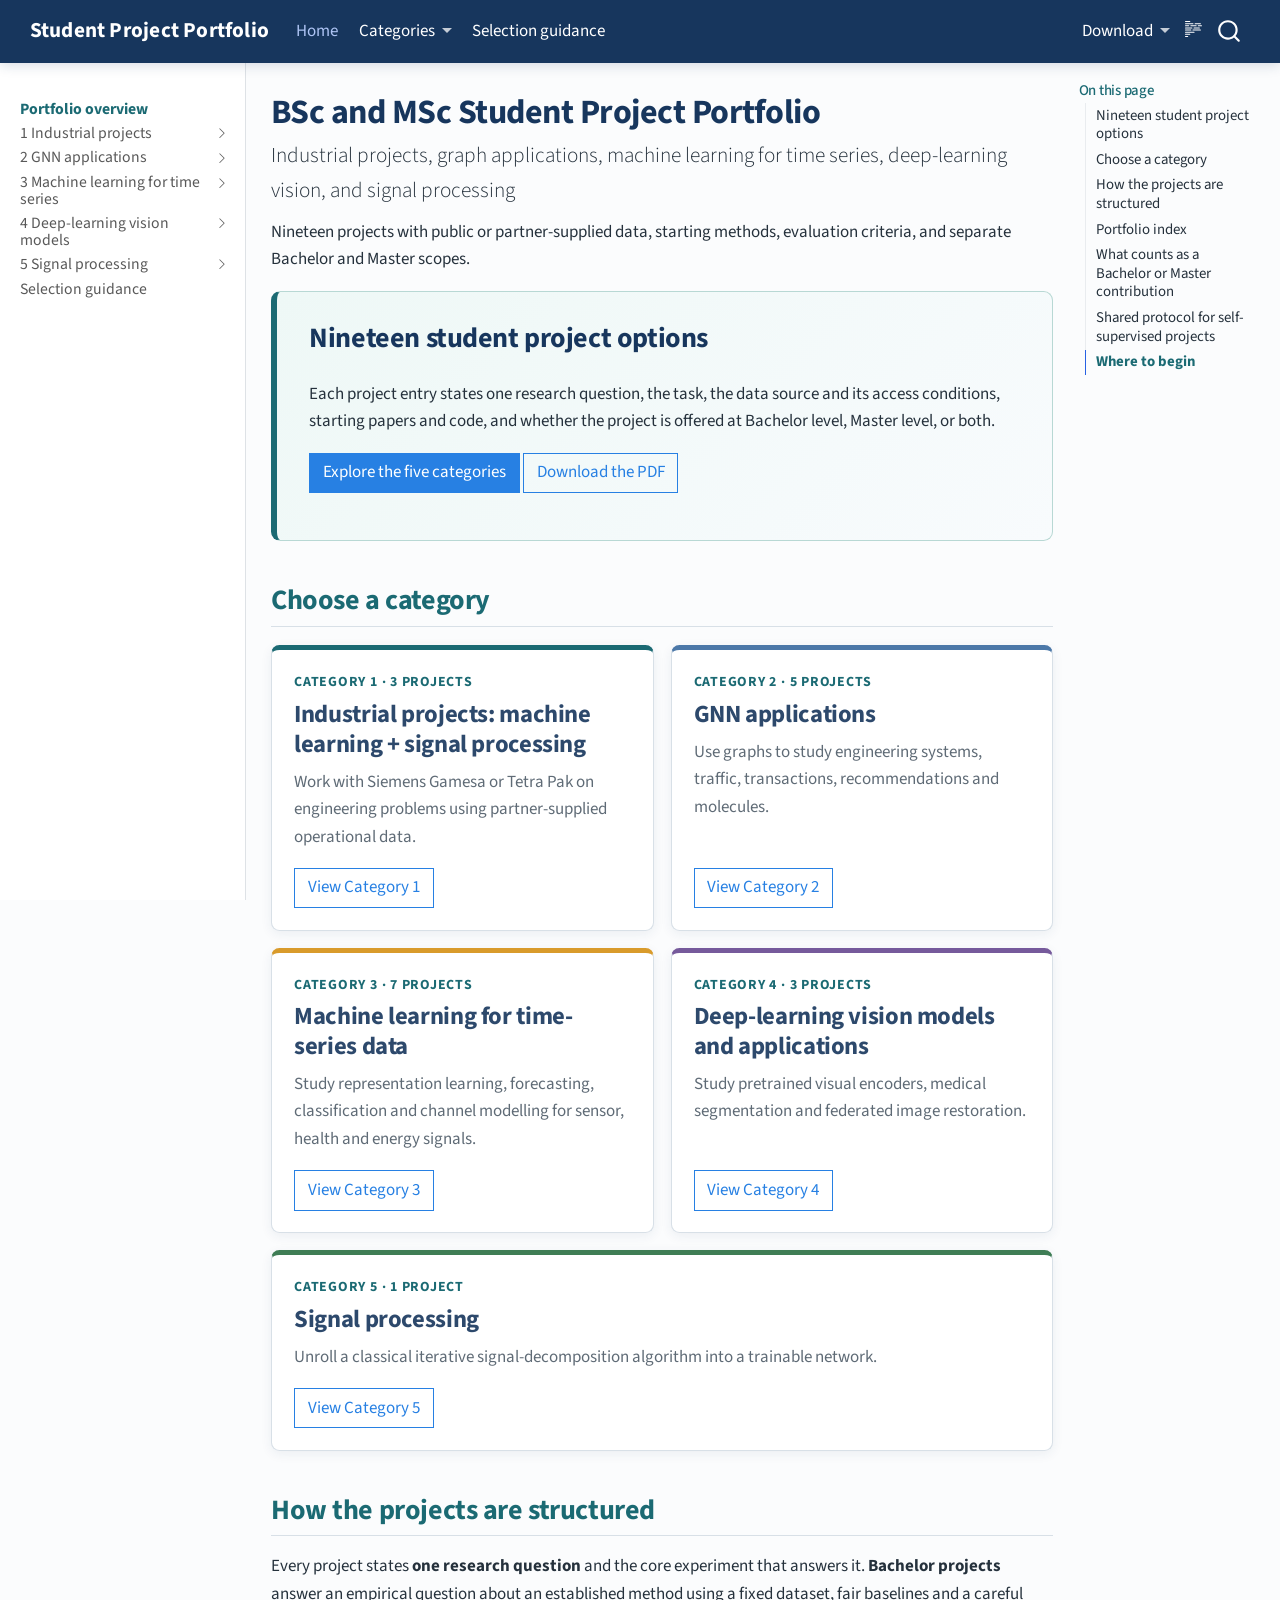
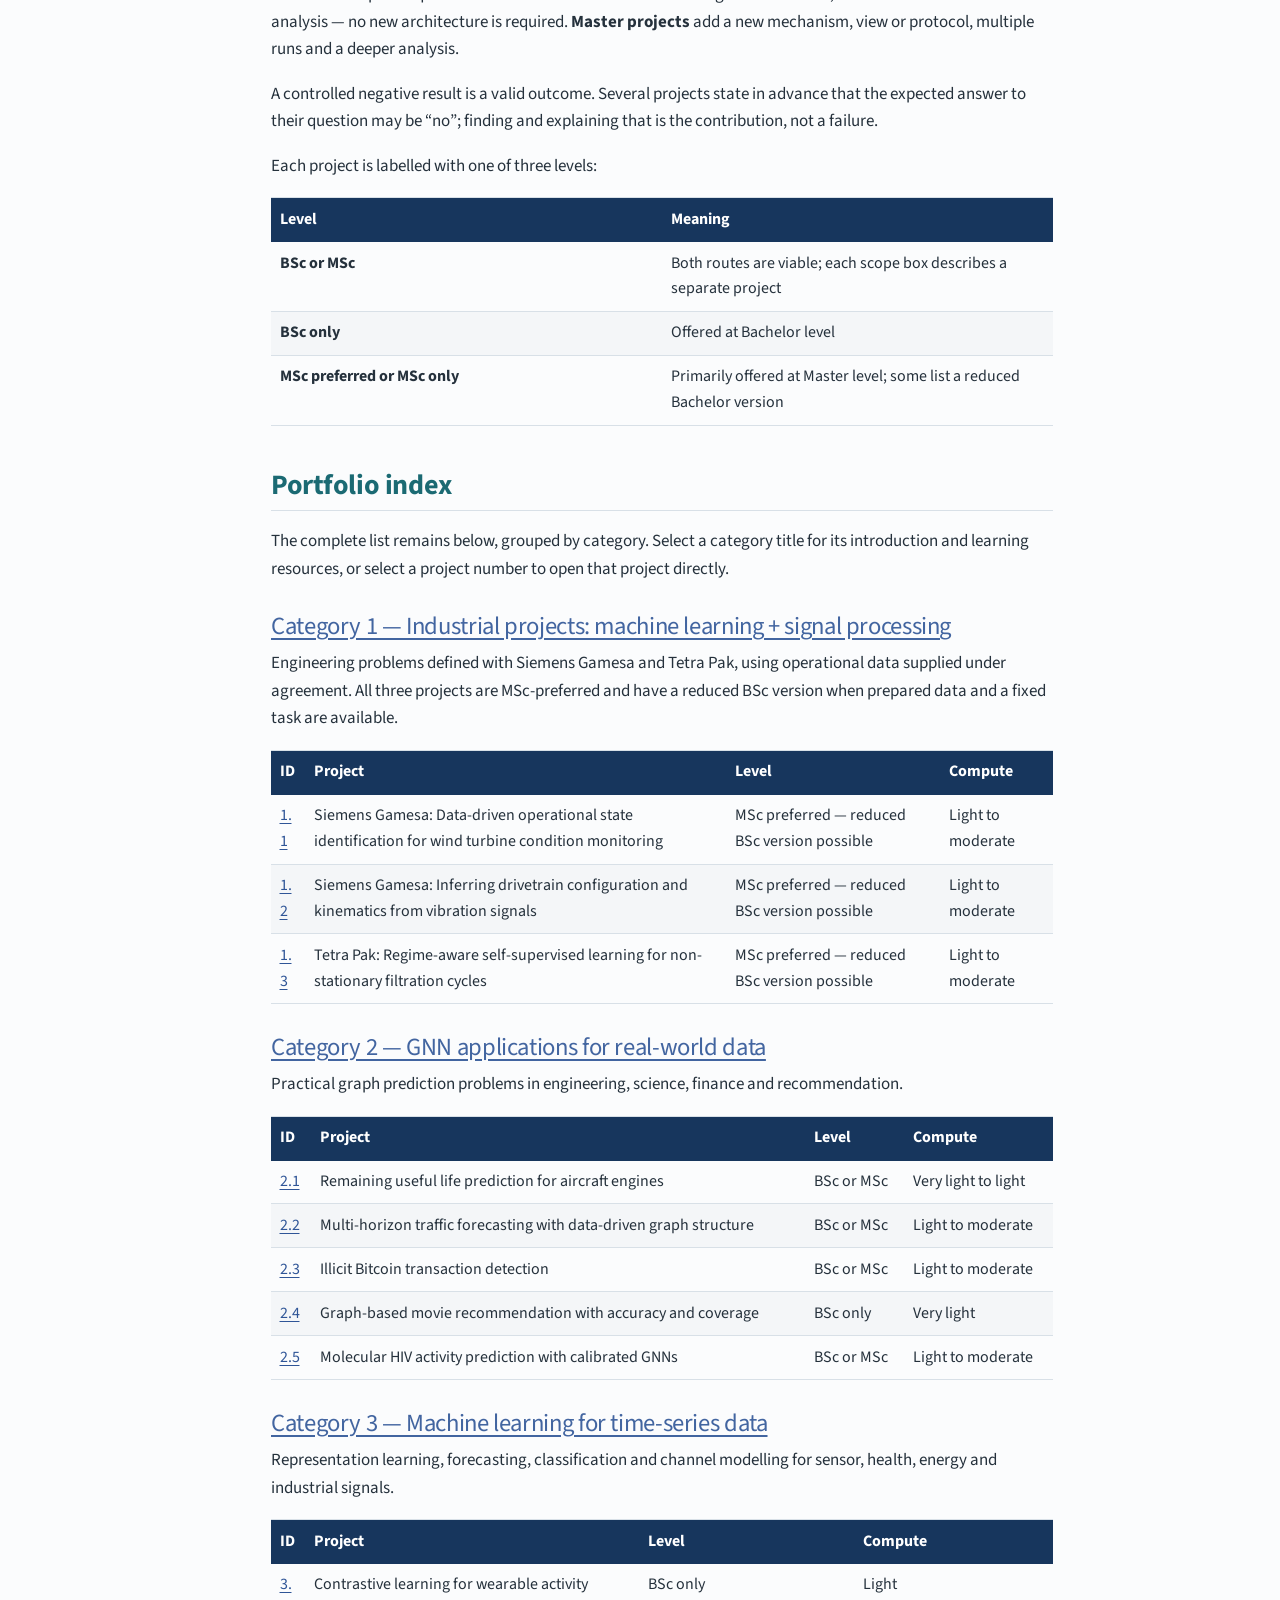
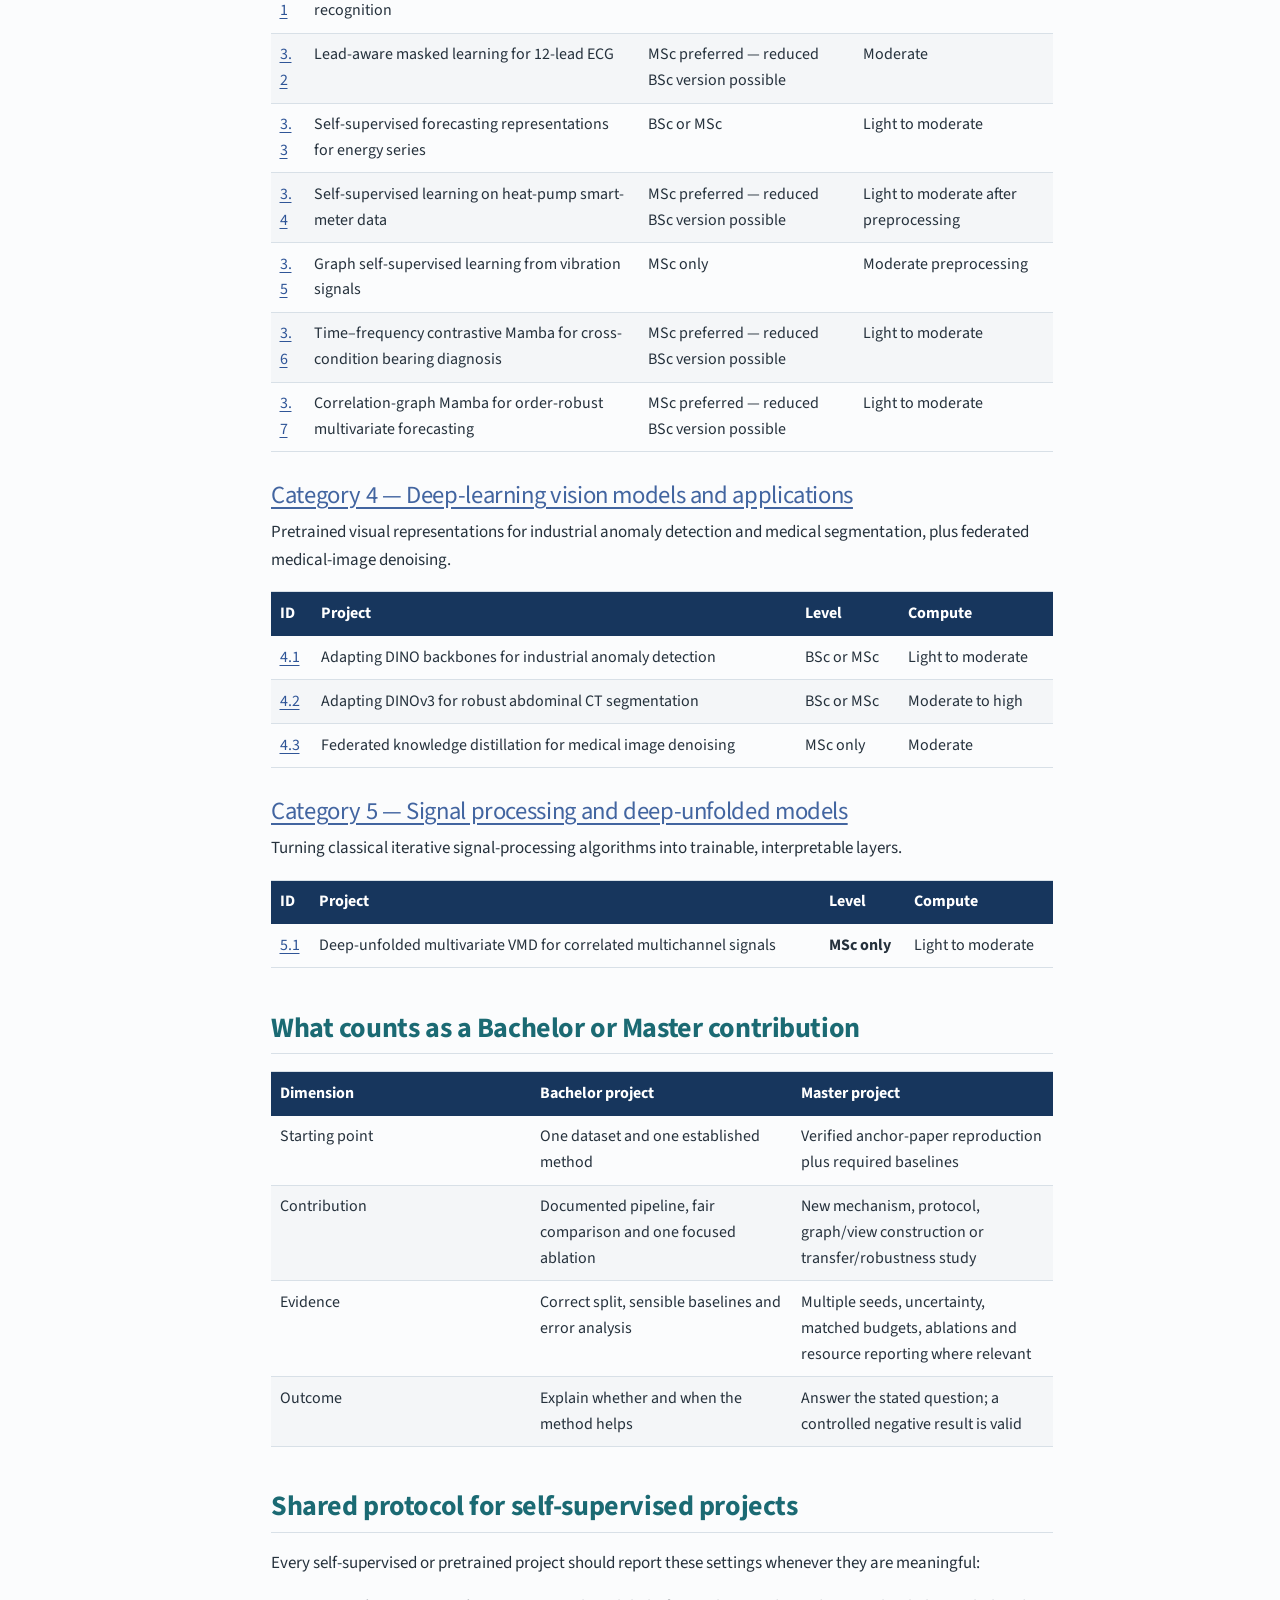
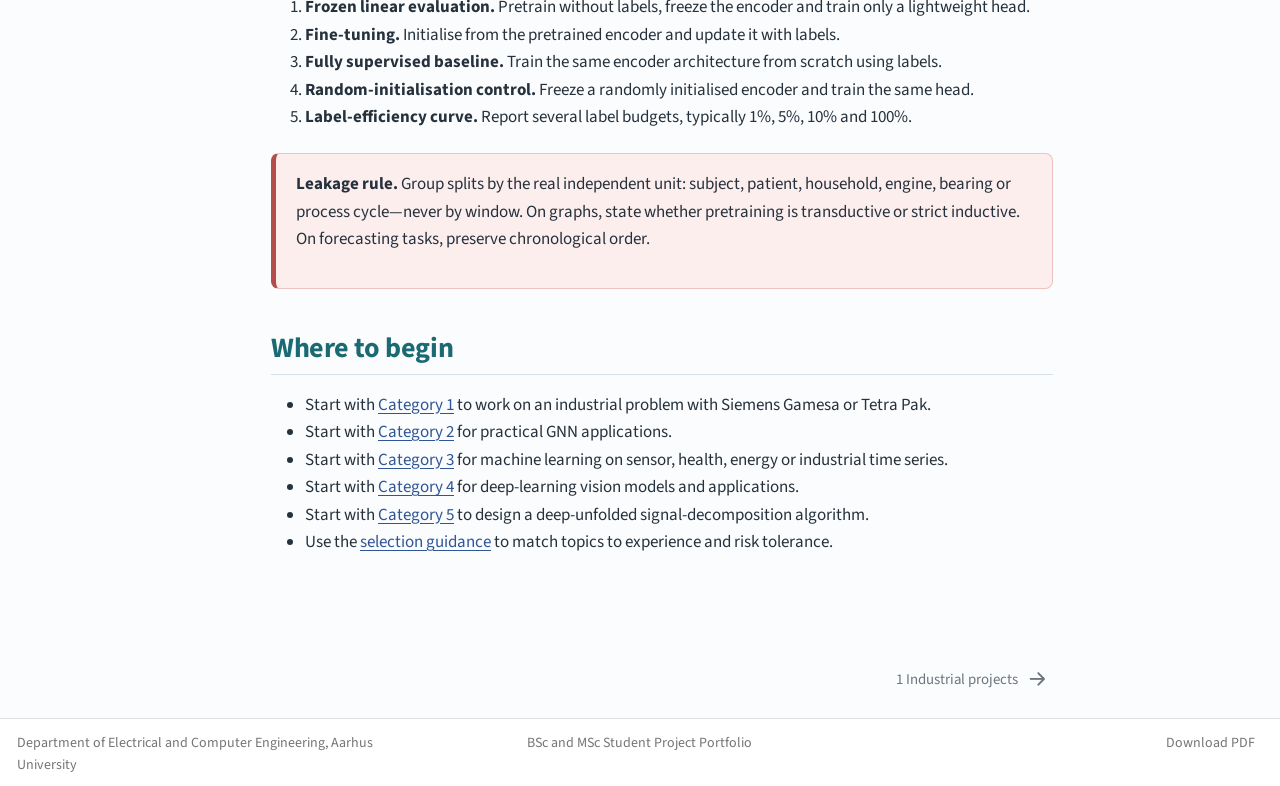
==== commit c5edc7d4: "Built site for gh-pages" ====
--- a/index.html
+++ b/index.html
@@ -6,7 +6,7 @@
 
 <meta name="viewport" content="width=device-width, initial-scale=1.0, user-scalable=yes">
 
-<meta name="description" content="Seventeen projects with public or partner-supplied data, starting methods, evaluation criteria, and separate Bachelor and Master scopes.">
+<meta name="description" content="Nineteen projects with public or partner-supplied data, starting methods, evaluation criteria, and separate Bachelor and Master scopes.">
 
 <title>BSc and MSc Student Project Portfolio – Student Project Portfolio</title>
 <style>
@@ -46,7 +46,7 @@
 <link href="site_libs/quarto-html/quarto-syntax-highlighting-64a204ab8560d761af7679ceaba22944.css" rel="stylesheet" id="quarto-text-highlighting-styles">
 <script src="site_libs/bootstrap/bootstrap.min.js"></script>
 <link href="site_libs/bootstrap/bootstrap-icons.css" rel="stylesheet">
-<link href="site_libs/bootstrap/bootstrap-39c717108b776a898f5d70376bb6b5a7.min.css" rel="stylesheet" append-hash="true" id="quarto-bootstrap" data-mode="light">
+<link href="site_libs/bootstrap/bootstrap-9dd9667f83883a06eff2f7aa27cd58d6.min.css" rel="stylesheet" append-hash="true" id="quarto-bootstrap" data-mode="light">
 <script id="quarto-search-options" type="application/json">{
   "location": "navbar",
   "copy-button": false,
@@ -76,7 +76,7 @@
 <style>html{ scroll-behavior: smooth; }</style>
 
 
-<link rel="stylesheet" href="styles.css">
+<link rel="stylesheet" href="styles-v2.css">
 </head>
 
 <body class="nav-sidebar docked nav-fixed quarto-light">
@@ -320,6 +320,18 @@
  <span class="menu-text">4.1 Adapting DINO backbones for industrial anomaly detection</span></a>
   </div>
 </li>
+          <li class="sidebar-item">
+  <div class="sidebar-item-container"> 
+  <a href="./vision-foundation-models.html#project-4-2" class="sidebar-item-text sidebar-link">
+ <span class="menu-text">4.2 Adapting DINOv3 for robust abdominal CT segmentation</span></a>
+  </div>
+</li>
+          <li class="sidebar-item">
+  <div class="sidebar-item-container"> 
+  <a href="./vision-foundation-models.html#project-4-3" class="sidebar-item-text sidebar-link">
+ <span class="menu-text">4.3 Federated knowledge distillation for medical image denoising</span></a>
+  </div>
+</li>
       </ul>
   </li>
         <li class="sidebar-item sidebar-item-section">
@@ -355,7 +367,7 @@
     <h2 id="toc-title">On this page</h2>
    
   <ul class="collapse">
-  <li><a href="#seventeen-student-project-options" id="toc-seventeen-student-project-options" class="nav-link active" data-scroll-target="#seventeen-student-project-options">Seventeen student project options</a></li>
+  <li><a href="#nineteen-student-project-options" id="toc-nineteen-student-project-options" class="nav-link active" data-scroll-target="#nineteen-student-project-options">Nineteen student project options</a></li>
   <li><a href="#categories" id="toc-categories" class="nav-link" data-scroll-target="#categories">Choose a category</a></li>
   <li><a href="#how-the-projects-are-structured" id="toc-how-the-projects-are-structured" class="nav-link" data-scroll-target="#how-the-projects-are-structured">How the projects are structured</a></li>
   <li><a href="#portfolio-index" id="toc-portfolio-index" class="nav-link" data-scroll-target="#portfolio-index">Portfolio index</a></li>
@@ -376,7 +388,7 @@
 
 <div>
   <div class="description">
-    Seventeen projects with public or partner-supplied data, starting methods, evaluation criteria, and separate Bachelor and Master scopes.
+    Nineteen projects with public or partner-supplied data, starting methods, evaluation criteria, and separate Bachelor and Master scopes.
   </div>
 </div>
 
@@ -393,8 +405,8 @@
 </header>
 
 
-<section id="seventeen-student-project-options" class="level2 hero-panel">
-<h2 class="anchored" data-anchor-id="seventeen-student-project-options">Seventeen student project options</h2>
+<section id="nineteen-student-project-options" class="level2 hero-panel">
+<h2 class="anchored" data-anchor-id="nineteen-student-project-options">Nineteen student project options</h2>
 <p>Each project entry states one research question, the task, the data source and its access conditions, starting papers and code, and whether the project is offered at Bachelor level, Master level, or both.</p>
 <p><a href="#categories" class="btn btn-primary">Explore the five categories</a> <a href="downloads/student-project-portfolio.pdf" class="btn btn-outline-primary">Download the PDF</a></p>
 </section>
@@ -439,13 +451,13 @@
 </section>
 <section class="category-card category-card-4">
 <div class="category-number">
-Category 4 · 1 project
+Category 4 · 3 projects
 </div>
 <h3 class="anchored">
 Deep-learning vision models and applications
 </h3>
 <p>
-Adapt a pretrained visual encoder to industrial anomaly detection, and measure what the adaptation contributes.
+Study pretrained visual encoders, medical segmentation and federated image restoration.
 </p>
 <a class="btn btn-outline-primary" href="vision-foundation-models.html">View Category 4</a>
 </section>
@@ -638,7 +650,7 @@
 </section>
 <section id="category-4-deep-learning-vision-models-and-applications" class="level3">
 <h3 class="anchored" data-anchor-id="category-4-deep-learning-vision-models-and-applications"><a href="vision-foundation-models.html">Category 4 — Deep-learning vision models and applications</a></h3>
-<p>Adapting pretrained visual representations to a specialised anomaly-detection task.</p>
+<p>Pretrained visual representations for industrial anomaly detection and medical segmentation, plus federated medical-image denoising.</p>
 <table class="caption-top table">
 <thead>
 <tr class="header">
@@ -654,6 +666,18 @@
 <td>Adapting DINO backbones for industrial anomaly detection</td>
 <td>BSc or MSc</td>
 <td>Light to moderate</td>
+</tr>
+<tr class="even">
+<td><a href="vision-foundation-models.html#project-4-2">4.2</a></td>
+<td>Adapting DINOv3 for robust abdominal CT segmentation</td>
+<td>BSc or MSc</td>
+<td>Moderate to high</td>
+</tr>
+<tr class="odd">
+<td><a href="vision-foundation-models.html#project-4-3">4.3</a></td>
+<td>Federated knowledge distillation for medical image denoising</td>
+<td>MSc only</td>
+<td>Moderate</td>
 </tr>
 </tbody>
 </table>
--- a/styles-v2.css
+++ b/styles-v2.css
@@ -0,0 +1,293 @@
+:root {
+  --portfolio-navy: #17365d;
+  --portfolio-teal: #1b6a73;
+  --portfolio-gold: #d99b2b;
+  --portfolio-ink: #25313c;
+  --portfolio-muted: #5f6b76;
+  --portfolio-border: #d8e0e7;
+  --portfolio-blue-soft: #eaf2f8;
+  --portfolio-teal-soft: #e9f5f4;
+  --portfolio-gold-soft: #fff6e3;
+  --portfolio-green-soft: #eaf7f0;
+  --portfolio-red-soft: #fdeeee;
+}
+
+body {
+  color: var(--portfolio-ink);
+  background: #fbfcfd;
+  font-size: 1rem;
+  line-height: 1.62;
+}
+
+.navbar {
+  box-shadow: 0 2px 12px rgba(23, 54, 93, 0.18);
+}
+
+.navbar-brand,
+.navbar-title {
+  font-weight: 700;
+  letter-spacing: 0.01em;
+}
+
+h1, h2, h3 {
+  color: var(--portfolio-navy);
+  font-weight: 700;
+  letter-spacing: -0.015em;
+}
+
+h1 {
+  margin-bottom: 0.75rem;
+}
+
+h2 {
+  color: var(--portfolio-teal);
+  border-bottom: 1px solid var(--portfolio-border);
+  padding-bottom: 0.45rem;
+  margin-top: 2.5rem;
+}
+
+h3 {
+  margin-top: 1.7rem;
+}
+
+a {
+  color: #2f5597;
+  text-underline-offset: 0.16em;
+}
+
+.content {
+  padding-bottom: 3rem;
+}
+
+.hero-panel {
+  padding: 1.75rem 1.9rem;
+  margin: 0.5rem 0 2rem;
+  border: 1px solid #b8d8d4;
+  border-left: 6px solid var(--portfolio-teal);
+  border-radius: 0.55rem;
+  background: linear-gradient(135deg, #eef8f6 0%, #f8fbfd 100%);
+}
+
+.hero-panel h2 {
+  margin-top: 0;
+  border: 0;
+  color: var(--portfolio-navy);
+}
+
+.category-grid {
+  display: grid;
+  grid-template-columns: repeat(2, minmax(0, 1fr));
+  gap: 1rem;
+  margin: 1.1rem 0 2rem;
+}
+
+.category-card {
+  display: flex;
+  flex-direction: column;
+  min-height: 225px;
+  padding: 1.25rem 1.3rem;
+  border: 1px solid var(--portfolio-border);
+  border-top: 5px solid var(--portfolio-teal);
+  border-radius: 0.5rem;
+  background: #fff;
+  box-shadow: 0 3px 12px rgba(23, 54, 93, 0.07);
+}
+
+.category-card-2 { border-top-color: #4c78a8; }
+.category-card-3 { border-top-color: var(--portfolio-gold); }
+.category-card-4 { border-top-color: #765a9b; }
+.category-card-5 { border-top-color: #3f7d55; }
+
+@media (min-width: 769px) {
+  .category-card-5 {
+    grid-column: 1 / -1;
+    min-height: auto;
+  }
+}
+
+.category-card h3 {
+  margin: 0.35rem 0 0.55rem;
+  color: var(--portfolio-navy);
+}
+
+.category-card p {
+  flex-grow: 1;
+  margin-bottom: 1rem;
+  color: var(--portfolio-muted);
+}
+
+.category-card .btn {
+  align-self: flex-start;
+}
+
+.category-number {
+  color: var(--portfolio-teal);
+  font-size: 0.82rem;
+  font-weight: 700;
+  letter-spacing: 0.055em;
+  text-transform: uppercase;
+}
+
+.graph-example {
+  display: block;
+  width: min(100%, 760px);
+  margin: 1.25rem auto 0.35rem;
+  border: 1px solid var(--portfolio-border);
+  border-radius: 0.55rem;
+  background: #f8fafc;
+}
+
+.category-callout,
+.leakage-callout {
+  border-radius: 0.45rem;
+  padding: 1rem 1.15rem;
+  margin: 1.25rem 0;
+}
+
+.category-callout {
+  border: 1px solid #ecd294;
+  border-left: 5px solid var(--portfolio-gold);
+  background: var(--portfolio-gold-soft);
+}
+
+.leakage-callout {
+  border: 1px solid #efc1c1;
+  border-left: 5px solid #b44c4c;
+  background: var(--portfolio-red-soft);
+}
+
+.project-meta {
+  width: 100%;
+  border: 1px solid var(--portfolio-border);
+  border-radius: 0.4rem;
+  overflow: hidden;
+  margin: 1rem 0 1.2rem;
+  line-height: 1.42;
+}
+
+.project-meta > p {
+  display: grid;
+  grid-template-columns: 132px minmax(0, 1fr);
+  width: 100%;
+  margin: 0;
+  padding: 0;
+  align-items: stretch;
+}
+
+.project-meta > p > span {
+  padding: 0.55rem 0.75rem;
+  border-bottom: 1px solid var(--portfolio-border);
+  min-width: 0;
+}
+
+.project-meta > p > span:nth-last-child(-n+2) {
+  border-bottom: 0;
+}
+
+.meta-label {
+  background: var(--portfolio-blue-soft);
+  color: var(--portfolio-navy);
+  font-weight: 700;
+}
+
+.meta-value {
+  background: #fff;
+  overflow-wrap: anywhere;
+}
+
+.industry-project-figure {
+  display: block;
+  width: min(100%, 720px);
+  height: auto;
+  margin: 1.25rem auto 1.4rem;
+  border: 1px solid var(--portfolio-border);
+  border-radius: 0.55rem;
+  box-shadow: 0 3px 12px rgba(23, 54, 93, 0.08);
+}
+
+.project-intro {
+  padding: 0.95rem 1.05rem;
+  border-left: 5px solid var(--portfolio-teal);
+  background: var(--portfolio-teal-soft);
+  margin: 1rem 0 1.15rem;
+}
+
+.scope {
+  padding: 0.9rem 1.05rem;
+  border-radius: 0.35rem;
+  margin: 1rem 0;
+}
+
+.scope-bsc {
+  border-left: 5px solid #4c78a8;
+  background: var(--portfolio-blue-soft);
+}
+
+.scope-msc {
+  border-left: 5px solid var(--portfolio-gold);
+  background: var(--portfolio-gold-soft);
+}
+
+.project-back {
+  text-align: right;
+  font-size: 0.86rem;
+  color: var(--portfolio-muted);
+  margin-top: 1rem;
+}
+
+table {
+  width: 100%;
+  border-color: var(--portfolio-border) !important;
+  font-size: 0.94rem;
+}
+
+thead th {
+  background: var(--portfolio-navy) !important;
+  color: white !important;
+  border-color: var(--portfolio-navy) !important;
+}
+
+tbody tr:nth-child(even) {
+  background: #f4f6f8;
+}
+
+.sidebar nav[role="doc-toc"] ul > li > a.active,
+.sidebar-item-container .active {
+  color: var(--portfolio-teal) !important;
+  font-weight: 700;
+}
+
+#quarto-sidebar {
+  border-right: 1px solid #edf0f3;
+}
+
+#TOC {
+  font-size: 0.88rem;
+}
+
+.page-footer {
+  color: var(--portfolio-muted);
+  font-size: 0.86rem;
+}
+
+@media (max-width: 768px) {
+  body { font-size: 0.97rem; }
+  .hero-panel { padding: 1.2rem; }
+  .category-grid { grid-template-columns: 1fr; }
+  .category-card { min-height: auto; }
+  .project-meta > p { grid-template-columns: 1fr; }
+  .project-meta > p > span { border-bottom: 0 !important; }
+  .project-meta > p > .meta-value { border-bottom: 1px solid var(--portfolio-border) !important; }
+  .project-meta > p > span:last-child { border-bottom: 0 !important; }
+  .meta-label { padding-bottom: 0.25rem !important; }
+  .meta-value { padding-top: 0.4rem !important; }
+  .industry-project-figure { width: 100%; margin: 1rem auto 1.2rem; }
+  table { font-size: 0.84rem; }
+}
+
+@media print {
+  .navbar, #quarto-sidebar, #TOC, .page-navigation, .project-back { display: none !important; }
+  body { background: white; }
+  .page-columns { display: block; }
+  main { max-width: none !important; }
+}
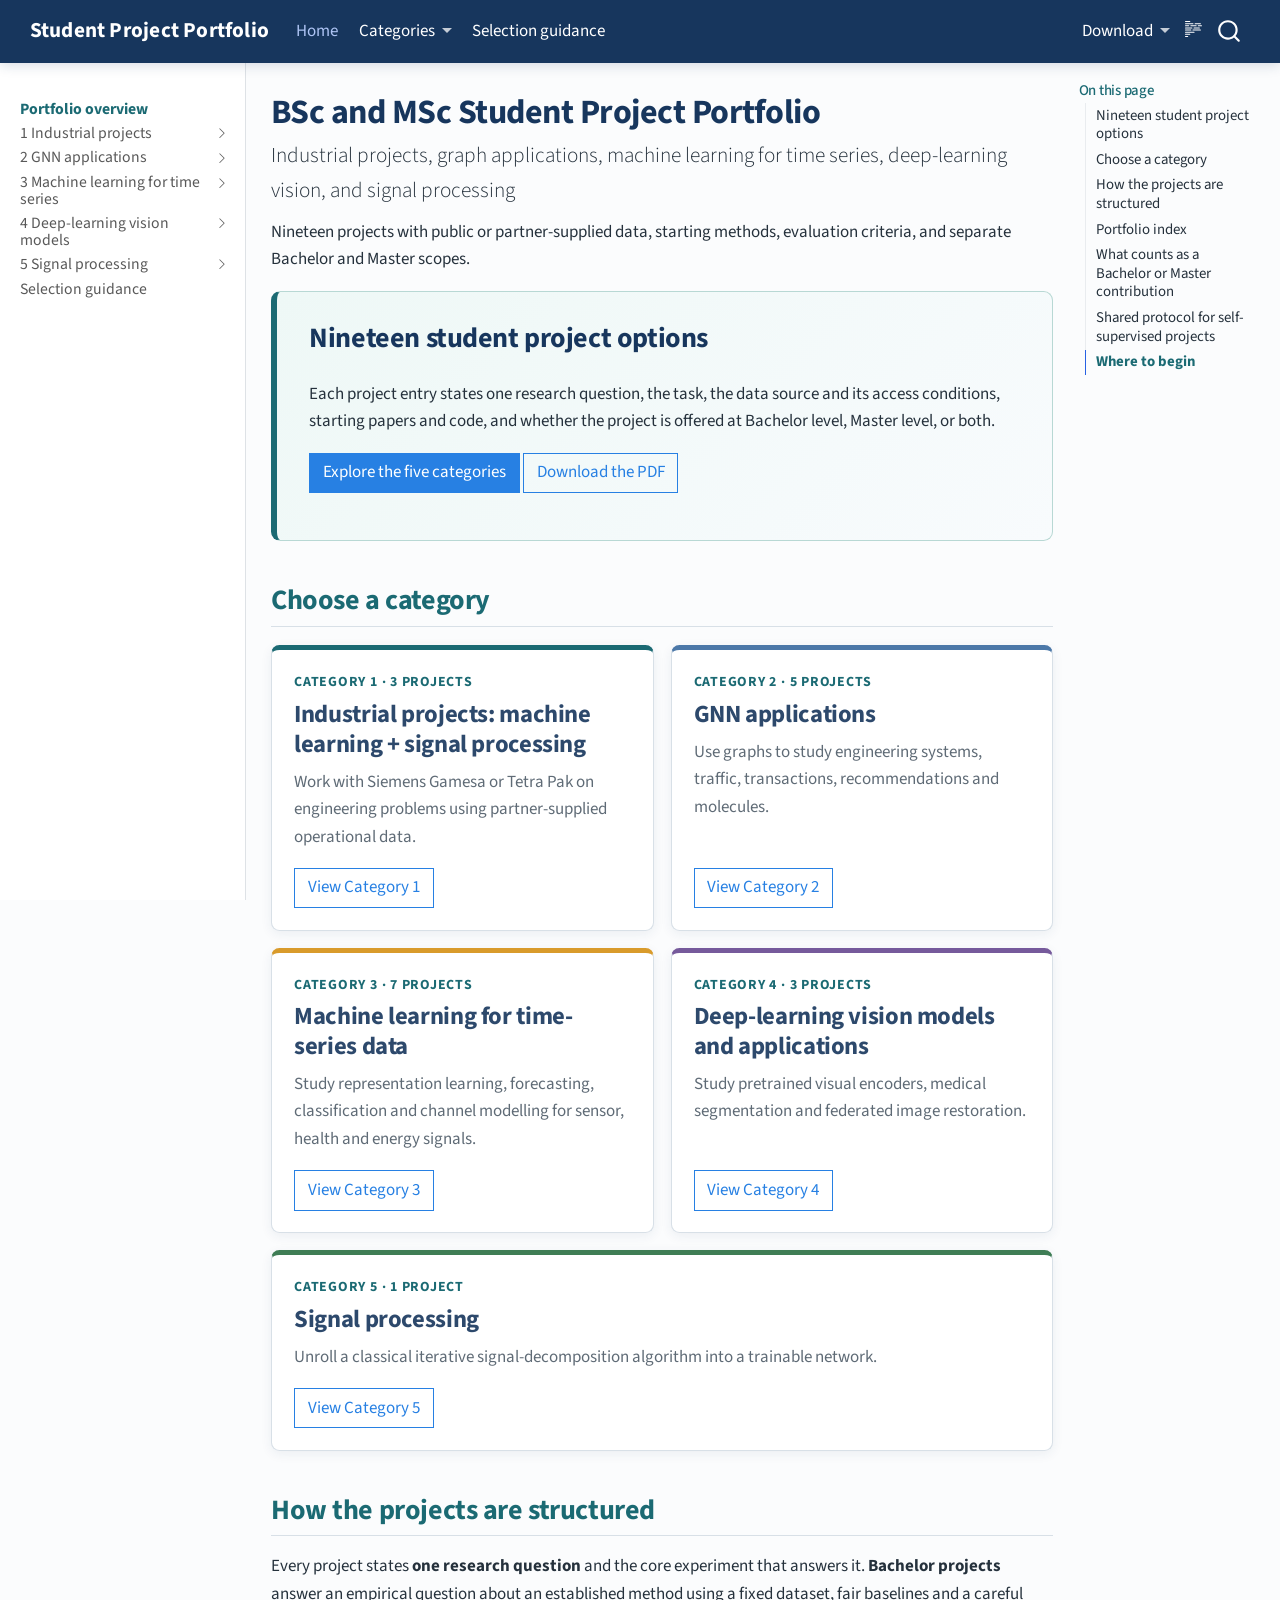
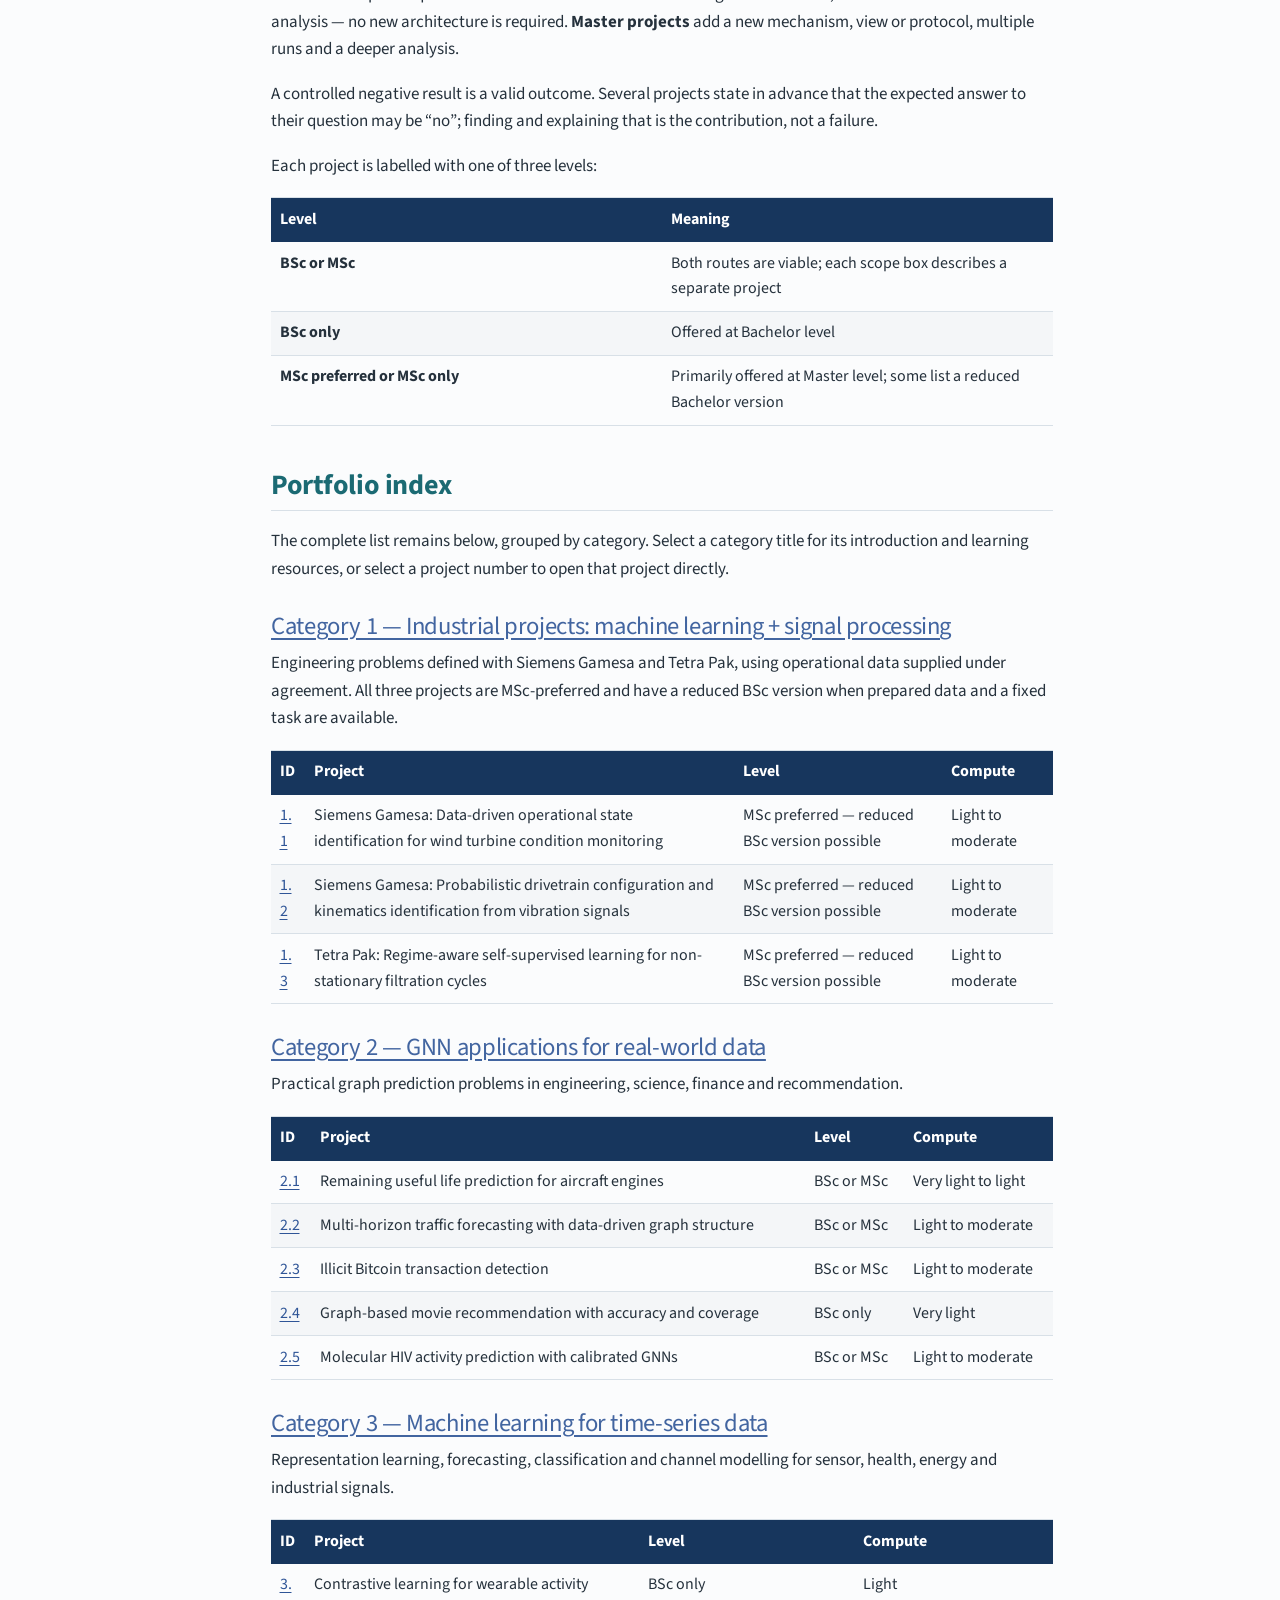
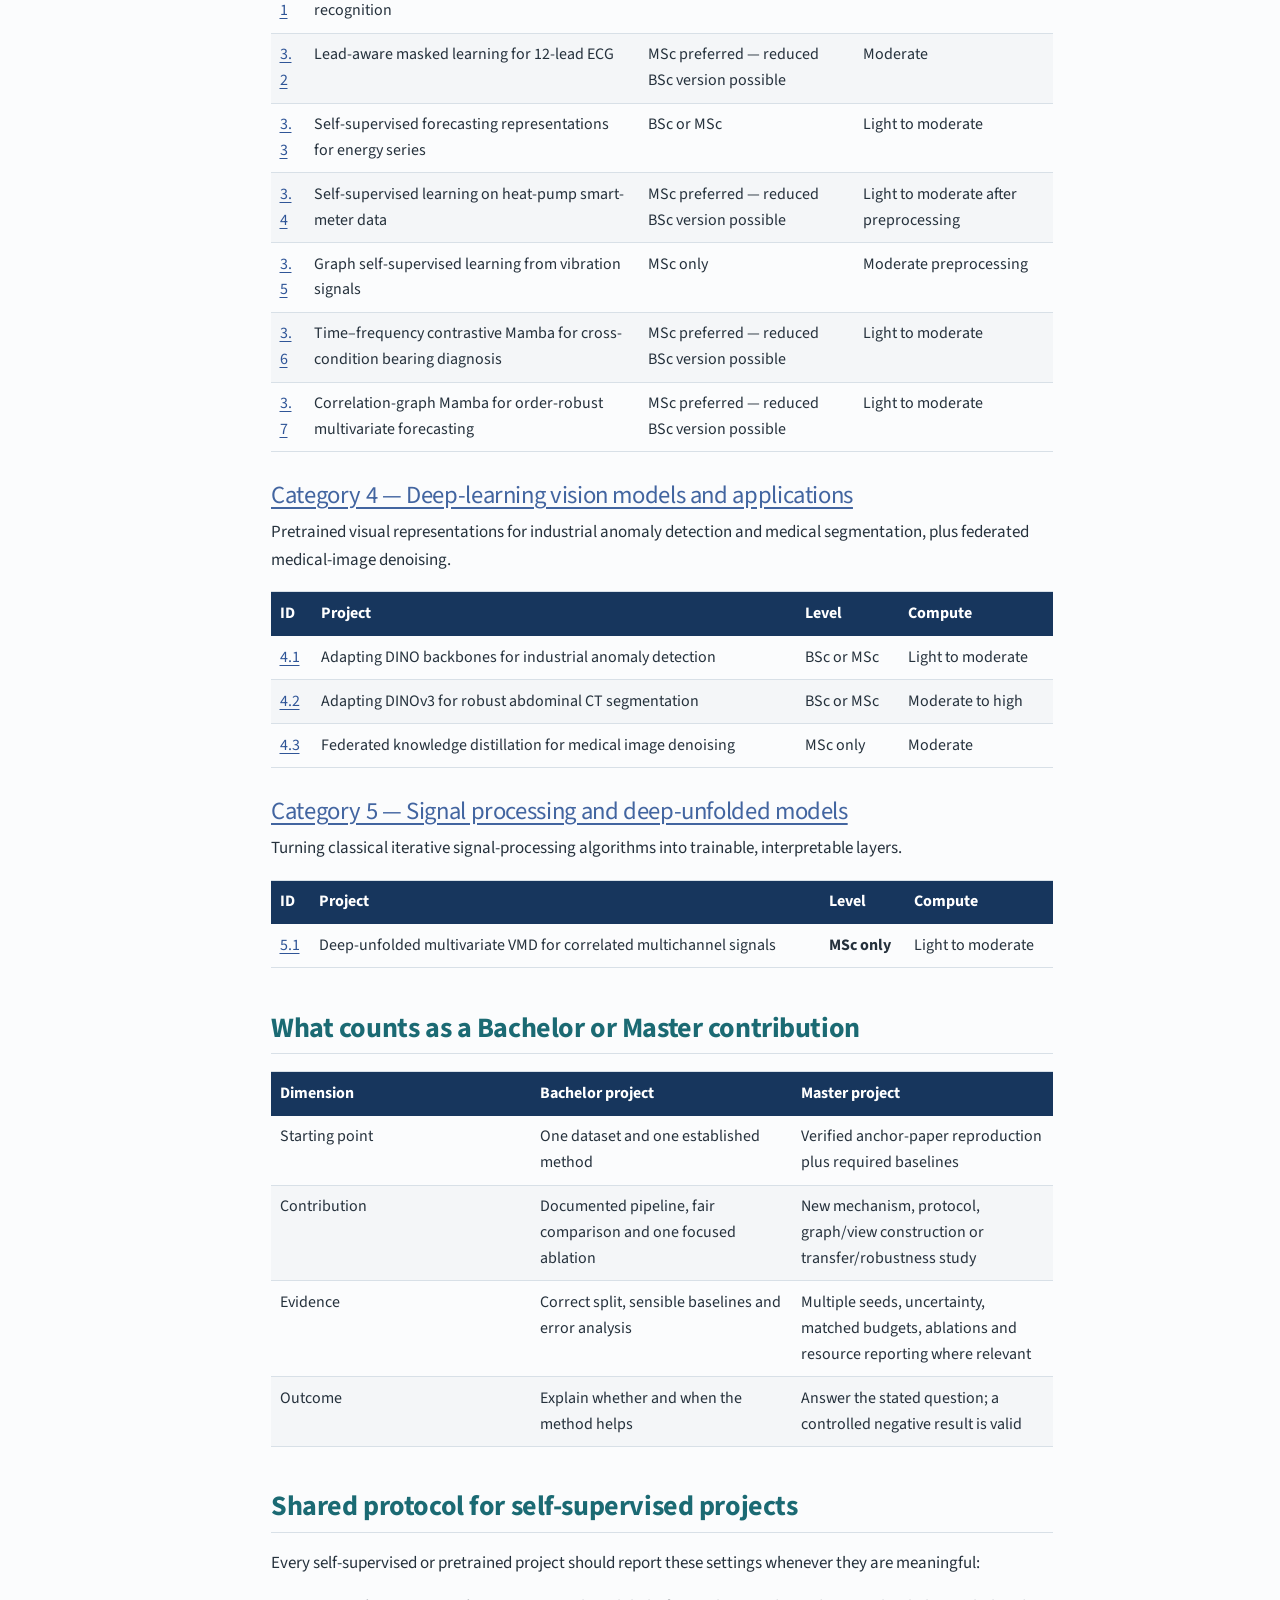
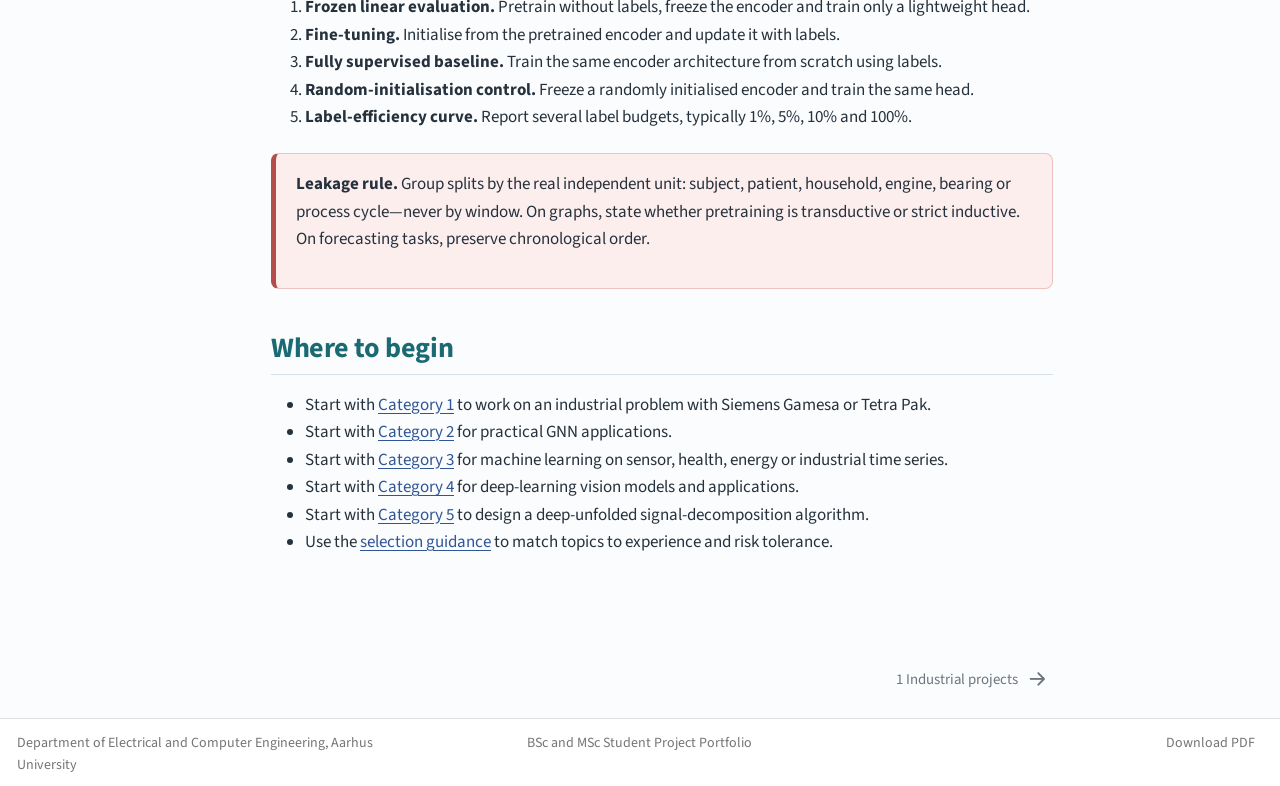
==== commit 698562b9: "Built site for gh-pages" ====
--- a/index.html
+++ b/index.html
@@ -46,7 +46,7 @@
 <link href="site_libs/quarto-html/quarto-syntax-highlighting-64a204ab8560d761af7679ceaba22944.css" rel="stylesheet" id="quarto-text-highlighting-styles">
 <script src="site_libs/bootstrap/bootstrap.min.js"></script>
 <link href="site_libs/bootstrap/bootstrap-icons.css" rel="stylesheet">
-<link href="site_libs/bootstrap/bootstrap-9dd9667f83883a06eff2f7aa27cd58d6.min.css" rel="stylesheet" append-hash="true" id="quarto-bootstrap" data-mode="light">
+<link href="site_libs/bootstrap/bootstrap-39c717108b776a898f5d70376bb6b5a7.min.css" rel="stylesheet" append-hash="true" id="quarto-bootstrap" data-mode="light">
 <script id="quarto-search-options" type="application/json">{
   "location": "navbar",
   "copy-button": false,
@@ -200,7 +200,7 @@
           <li class="sidebar-item">
   <div class="sidebar-item-container"> 
   <a href="./industry-partner-projects.html#project-1-2" class="sidebar-item-text sidebar-link">
- <span class="menu-text">1.2 Siemens Gamesa: Inferring drivetrain configuration and kinematics</span></a>
+ <span class="menu-text">1.2 Siemens Gamesa: Probabilistic drivetrain configuration and kinematics</span></a>
   </div>
 </li>
           <li class="sidebar-item">
@@ -531,7 +531,7 @@
 </tr>
 <tr class="even">
 <td><a href="industry-partner-projects.html#project-1-2">1.2</a></td>
-<td>Siemens Gamesa: Inferring drivetrain configuration and kinematics from vibration signals</td>
+<td>Siemens Gamesa: Probabilistic drivetrain configuration and kinematics identification from vibration signals</td>
 <td>MSc preferred — reduced BSc version possible</td>
 <td>Light to moderate</td>
 </tr>
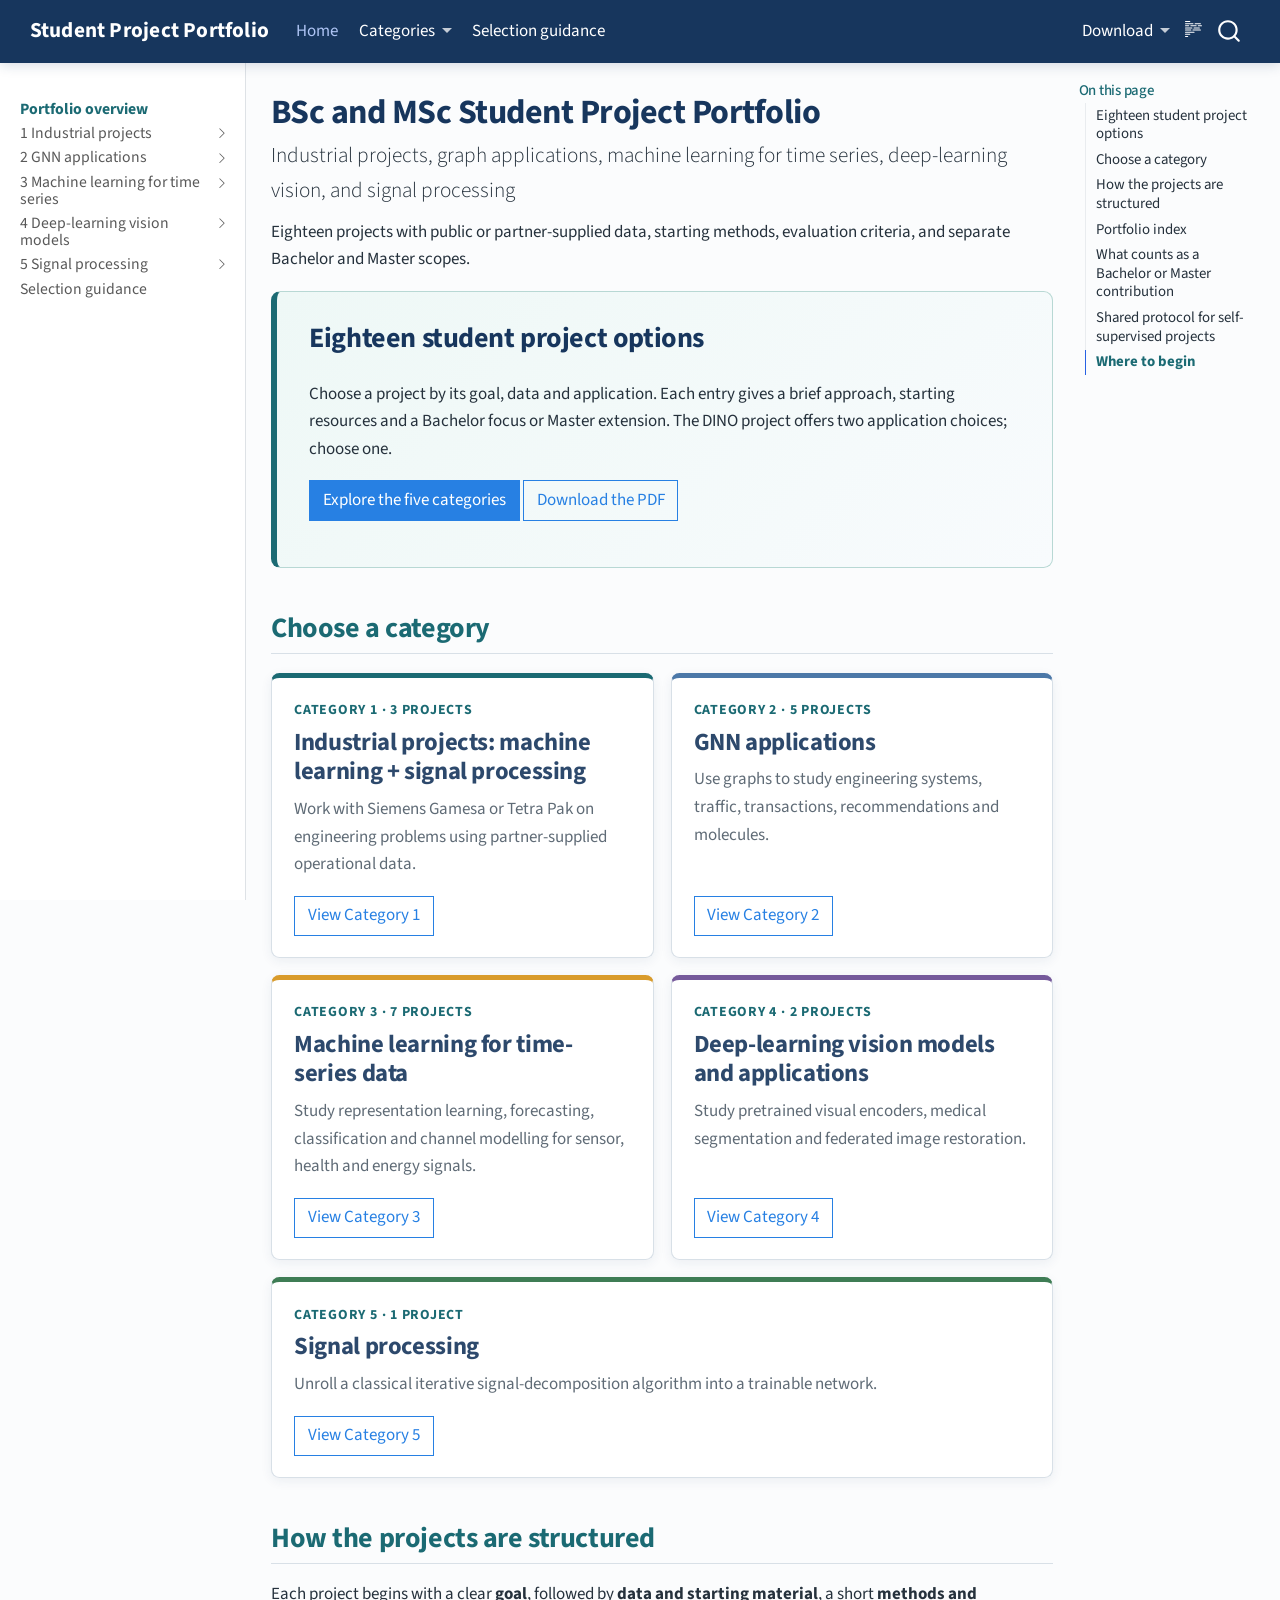
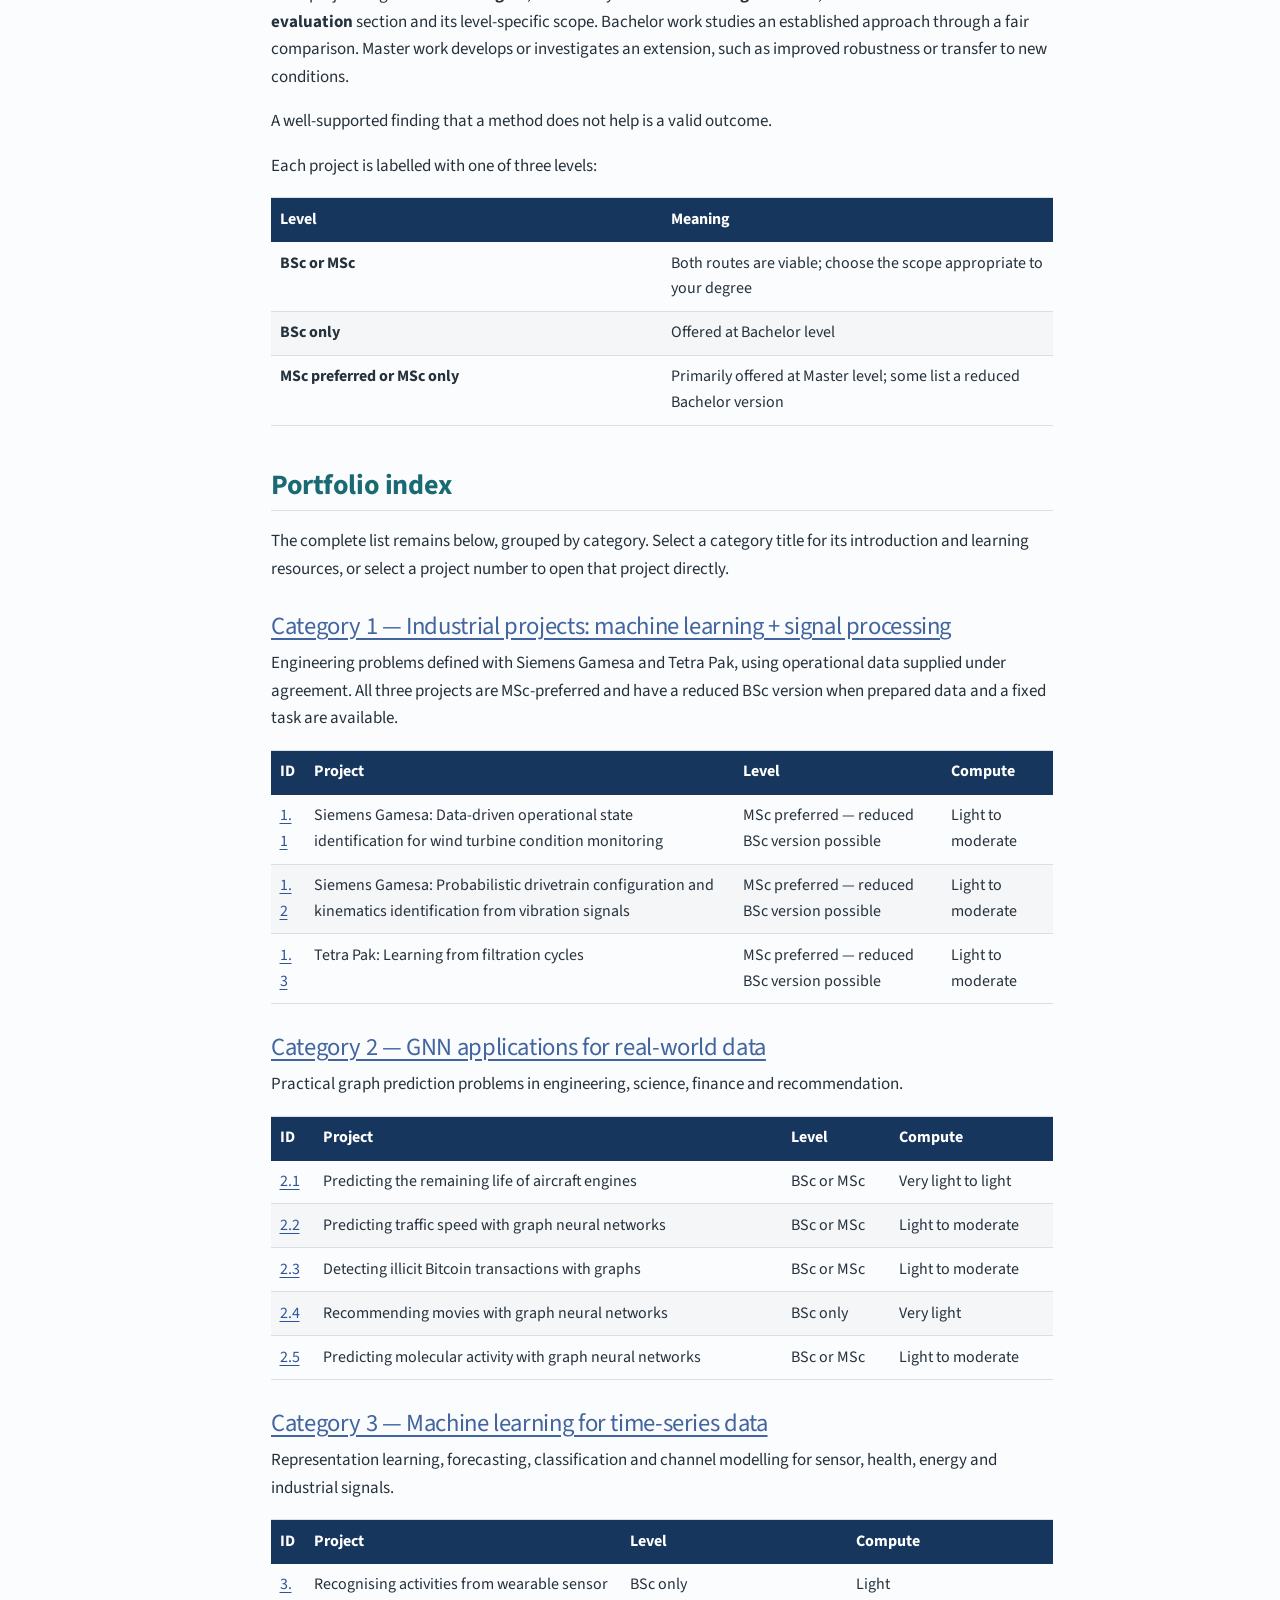
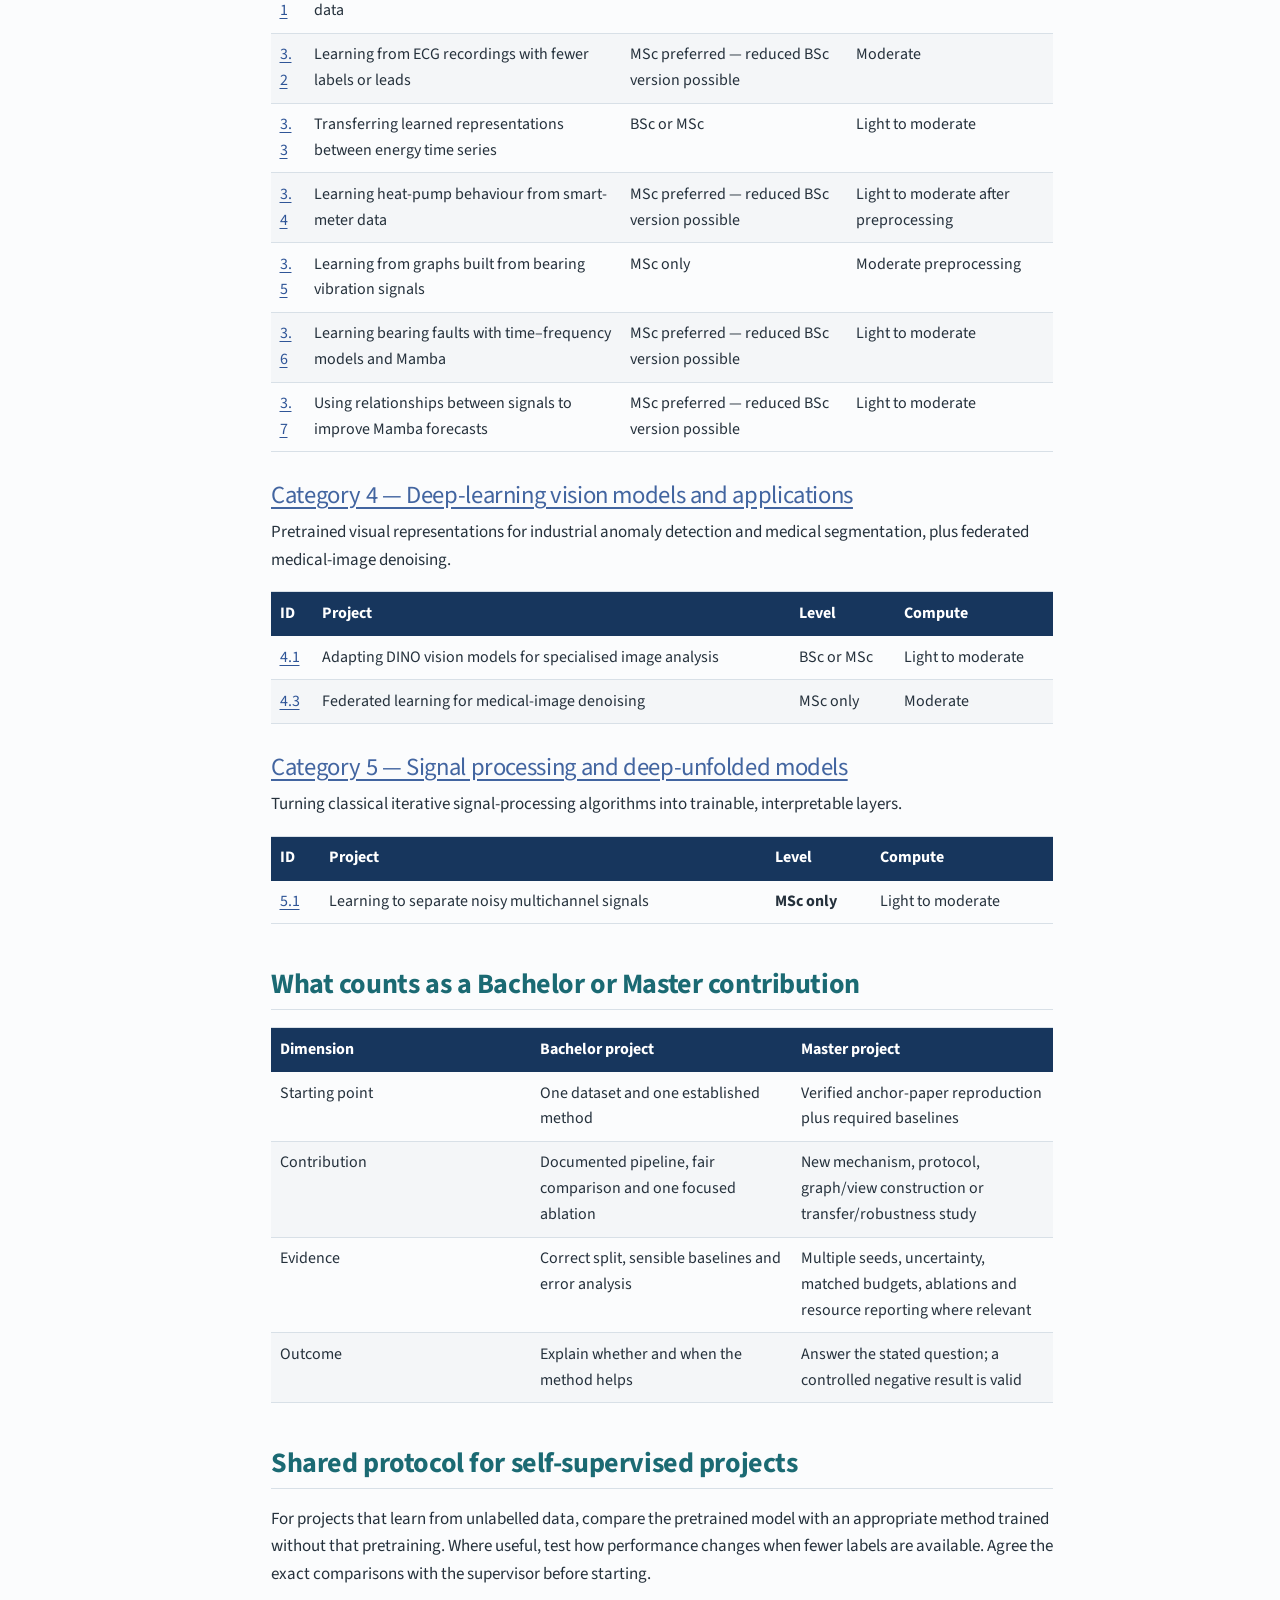
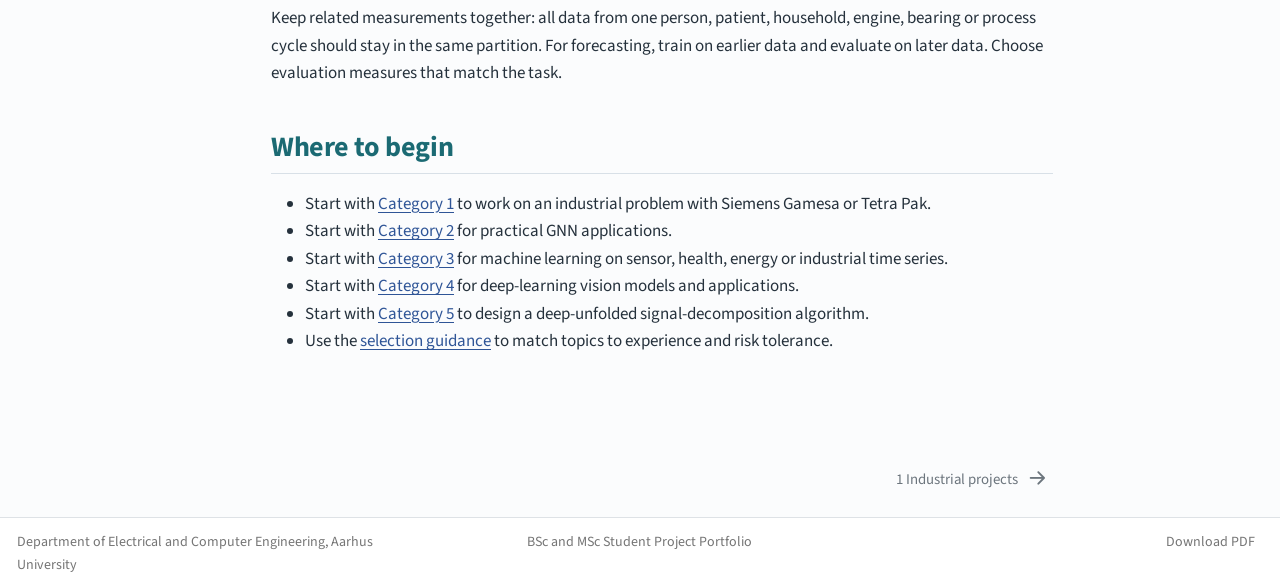
==== commit 045cc27e: "Built site for gh-pages" ====
--- a/index.html
+++ b/index.html
@@ -6,7 +6,7 @@
 
 <meta name="viewport" content="width=device-width, initial-scale=1.0, user-scalable=yes">
 
-<meta name="description" content="Nineteen projects with public or partner-supplied data, starting methods, evaluation criteria, and separate Bachelor and Master scopes.">
+<meta name="description" content="Eighteen projects with public or partner-supplied data, starting methods, evaluation criteria, and separate Bachelor and Master scopes.">
 
 <title>BSc and MSc Student Project Portfolio – Student Project Portfolio</title>
 <style>
@@ -46,7 +46,7 @@
 <link href="site_libs/quarto-html/quarto-syntax-highlighting-64a204ab8560d761af7679ceaba22944.css" rel="stylesheet" id="quarto-text-highlighting-styles">
 <script src="site_libs/bootstrap/bootstrap.min.js"></script>
 <link href="site_libs/bootstrap/bootstrap-icons.css" rel="stylesheet">
-<link href="site_libs/bootstrap/bootstrap-39c717108b776a898f5d70376bb6b5a7.min.css" rel="stylesheet" append-hash="true" id="quarto-bootstrap" data-mode="light">
+<link href="site_libs/bootstrap/bootstrap-9dd9667f83883a06eff2f7aa27cd58d6.min.css" rel="stylesheet" append-hash="true" id="quarto-bootstrap" data-mode="light">
 <script id="quarto-search-options" type="application/json">{
   "location": "navbar",
   "copy-button": false,
@@ -206,7 +206,7 @@
           <li class="sidebar-item">
   <div class="sidebar-item-container"> 
   <a href="./industry-partner-projects.html#project-1-3" class="sidebar-item-text sidebar-link">
- <span class="menu-text">1.3 Tetra Pak: Regime-aware SSL for filtration cycles</span></a>
+ <span class="menu-text">1.3 Tetra Pak: Learning from filtration cycles</span></a>
   </div>
 </li>
       </ul>
@@ -223,31 +223,31 @@
           <li class="sidebar-item">
   <div class="sidebar-item-container"> 
   <a href="./graph-applications.html#project-2-1" class="sidebar-item-text sidebar-link">
- <span class="menu-text">2.1 Remaining useful life prediction for aircraft engines</span></a>
+ <span class="menu-text">2.1 Predicting the remaining life of aircraft engines</span></a>
   </div>
 </li>
           <li class="sidebar-item">
   <div class="sidebar-item-container"> 
   <a href="./graph-applications.html#project-2-2" class="sidebar-item-text sidebar-link">
- <span class="menu-text">2.2 Multi-horizon traffic forecasting with data-driven graph structure</span></a>
+ <span class="menu-text">2.2 Predicting traffic speed with graph neural networks</span></a>
   </div>
 </li>
           <li class="sidebar-item">
   <div class="sidebar-item-container"> 
   <a href="./graph-applications.html#project-2-3" class="sidebar-item-text sidebar-link">
- <span class="menu-text">2.3 Illicit Bitcoin transaction detection</span></a>
+ <span class="menu-text">2.3 Detecting illicit Bitcoin transactions with graphs</span></a>
   </div>
 </li>
           <li class="sidebar-item">
   <div class="sidebar-item-container"> 
   <a href="./graph-applications.html#project-2-4" class="sidebar-item-text sidebar-link">
- <span class="menu-text">2.4 Graph-based movie recommendation with accuracy and coverage</span></a>
+ <span class="menu-text">2.4 Recommending movies with graph neural networks</span></a>
   </div>
 </li>
           <li class="sidebar-item">
   <div class="sidebar-item-container"> 
   <a href="./graph-applications.html#project-2-5" class="sidebar-item-text sidebar-link">
- <span class="menu-text">2.5 Molecular HIV activity prediction with calibrated GNNs</span></a>
+ <span class="menu-text">2.5 Predicting molecular activity with graph neural networks</span></a>
   </div>
 </li>
       </ul>
@@ -264,43 +264,43 @@
           <li class="sidebar-item">
   <div class="sidebar-item-container"> 
   <a href="./time-series-ssl.html#project-3-1" class="sidebar-item-text sidebar-link">
- <span class="menu-text">3.1 Contrastive learning for wearable activity recognition</span></a>
+ <span class="menu-text">3.1 Recognising activities from wearable sensor data</span></a>
   </div>
 </li>
           <li class="sidebar-item">
   <div class="sidebar-item-container"> 
   <a href="./time-series-ssl.html#project-3-2" class="sidebar-item-text sidebar-link">
- <span class="menu-text">3.2 Lead-aware masked learning for 12-lead ECG</span></a>
+ <span class="menu-text">3.2 Learning from ECG recordings with fewer labels or leads</span></a>
   </div>
 </li>
           <li class="sidebar-item">
   <div class="sidebar-item-container"> 
   <a href="./time-series-ssl.html#project-3-3" class="sidebar-item-text sidebar-link">
- <span class="menu-text">3.3 Self-supervised forecasting representations for energy series</span></a>
+ <span class="menu-text">3.3 Transferring learned representations between energy time series</span></a>
   </div>
 </li>
           <li class="sidebar-item">
   <div class="sidebar-item-container"> 
   <a href="./time-series-ssl.html#project-3-4" class="sidebar-item-text sidebar-link">
- <span class="menu-text">3.4 Self-supervised learning on heat-pump smart-meter data</span></a>
+ <span class="menu-text">3.4 Learning heat-pump behaviour from smart-meter data</span></a>
   </div>
 </li>
           <li class="sidebar-item">
   <div class="sidebar-item-container"> 
   <a href="./time-series-ssl.html#project-3-5" class="sidebar-item-text sidebar-link">
- <span class="menu-text">3.5 Graph self-supervised learning from vibration signals</span></a>
+ <span class="menu-text">3.5 Learning from graphs built from bearing vibration signals</span></a>
   </div>
 </li>
           <li class="sidebar-item">
   <div class="sidebar-item-container"> 
   <a href="./time-series-ssl.html#project-3-6" class="sidebar-item-text sidebar-link">
- <span class="menu-text">3.6 Time–frequency contrastive Mamba for bearing diagnosis</span></a>
+ <span class="menu-text">3.6 Learning bearing faults with time–frequency models and Mamba</span></a>
   </div>
 </li>
           <li class="sidebar-item">
   <div class="sidebar-item-container"> 
   <a href="./time-series-ssl.html#project-3-7" class="sidebar-item-text sidebar-link">
- <span class="menu-text">3.7 Correlation-graph Mamba for multivariate forecasting</span></a>
+ <span class="menu-text">3.7 Using relationships between signals to improve Mamba forecasts</span></a>
   </div>
 </li>
       </ul>
@@ -317,19 +317,13 @@
           <li class="sidebar-item">
   <div class="sidebar-item-container"> 
   <a href="./vision-foundation-models.html#project-4-1" class="sidebar-item-text sidebar-link">
- <span class="menu-text">4.1 Adapting DINO backbones for industrial anomaly detection</span></a>
-  </div>
-</li>
-          <li class="sidebar-item">
-  <div class="sidebar-item-container"> 
-  <a href="./vision-foundation-models.html#project-4-2" class="sidebar-item-text sidebar-link">
- <span class="menu-text">4.2 Adapting DINOv3 for robust abdominal CT segmentation</span></a>
+ <span class="menu-text">4.1 Adapting DINO vision models for specialised image analysis</span></a>
   </div>
 </li>
           <li class="sidebar-item">
   <div class="sidebar-item-container"> 
   <a href="./vision-foundation-models.html#project-4-3" class="sidebar-item-text sidebar-link">
- <span class="menu-text">4.3 Federated knowledge distillation for medical image denoising</span></a>
+ <span class="menu-text">4.3 Federated learning for medical-image denoising</span></a>
   </div>
 </li>
       </ul>
@@ -346,7 +340,7 @@
           <li class="sidebar-item">
   <div class="sidebar-item-container"> 
   <a href="./signal-processing.html#project-5-1" class="sidebar-item-text sidebar-link">
- <span class="menu-text">5.1 Deep-unfolded multivariate VMD for correlated multichannel signals</span></a>
+ <span class="menu-text">5.1 Learning to separate noisy multichannel signals</span></a>
   </div>
 </li>
       </ul>
@@ -367,7 +361,7 @@
     <h2 id="toc-title">On this page</h2>
    
   <ul class="collapse">
-  <li><a href="#nineteen-student-project-options" id="toc-nineteen-student-project-options" class="nav-link active" data-scroll-target="#nineteen-student-project-options">Nineteen student project options</a></li>
+  <li><a href="#eighteen-student-project-options" id="toc-eighteen-student-project-options" class="nav-link active" data-scroll-target="#eighteen-student-project-options">Eighteen student project options</a></li>
   <li><a href="#categories" id="toc-categories" class="nav-link" data-scroll-target="#categories">Choose a category</a></li>
   <li><a href="#how-the-projects-are-structured" id="toc-how-the-projects-are-structured" class="nav-link" data-scroll-target="#how-the-projects-are-structured">How the projects are structured</a></li>
   <li><a href="#portfolio-index" id="toc-portfolio-index" class="nav-link" data-scroll-target="#portfolio-index">Portfolio index</a></li>
@@ -388,7 +382,7 @@
 
 <div>
   <div class="description">
-    Nineteen projects with public or partner-supplied data, starting methods, evaluation criteria, and separate Bachelor and Master scopes.
+    Eighteen projects with public or partner-supplied data, starting methods, evaluation criteria, and separate Bachelor and Master scopes.
   </div>
 </div>
 
@@ -405,9 +399,9 @@
 </header>
 
 
-<section id="nineteen-student-project-options" class="level2 hero-panel">
-<h2 class="anchored" data-anchor-id="nineteen-student-project-options">Nineteen student project options</h2>
-<p>Each project entry states one research question, the task, the data source and its access conditions, starting papers and code, and whether the project is offered at Bachelor level, Master level, or both.</p>
+<section id="eighteen-student-project-options" class="level2 hero-panel">
+<h2 class="anchored" data-anchor-id="eighteen-student-project-options">Eighteen student project options</h2>
+<p>Choose a project by its goal, data and application. Each entry gives a brief approach, starting resources and a Bachelor focus or Master extension. The DINO project offers two application choices; choose one.</p>
 <p><a href="#categories" class="btn btn-primary">Explore the five categories</a> <a href="downloads/student-project-portfolio.pdf" class="btn btn-outline-primary">Download the PDF</a></p>
 </section>
 <section id="categories" class="level2">
@@ -451,7 +445,7 @@
 </section>
 <section class="category-card category-card-4">
 <div class="category-number">
-Category 4 · 3 projects
+Category 4 · 2 projects
 </div>
 <h3 class="anchored">
 Deep-learning vision models and applications
@@ -477,8 +471,8 @@
 </section>
 <section id="how-the-projects-are-structured" class="level2">
 <h2 class="anchored" data-anchor-id="how-the-projects-are-structured">How the projects are structured</h2>
-<p>Every project states <strong>one research question</strong> and the core experiment that answers it. <strong>Bachelor projects</strong> answer an empirical question about an established method using a fixed dataset, fair baselines and a careful analysis — no new architecture is required. <strong>Master projects</strong> add a new mechanism, view or protocol, multiple runs and a deeper analysis.</p>
-<p>A controlled negative result is a valid outcome. Several projects state in advance that the expected answer to their question may be “no”; finding and explaining that is the contribution, not a failure.</p>
+<p>Each project begins with a clear <strong>goal</strong>, followed by <strong>data and starting material</strong>, a short <strong>methods and evaluation</strong> section and its level-specific scope. Bachelor work studies an established approach through a fair comparison. Master work develops or investigates an extension, such as improved robustness or transfer to new conditions.</p>
+<p>A well-supported finding that a method does not help is a valid outcome.</p>
 <p>Each project is labelled with one of three levels:</p>
 <table class="caption-top table">
 <colgroup>
@@ -494,7 +488,7 @@
 <tbody>
 <tr class="odd">
 <td><strong>BSc or MSc</strong></td>
-<td>Both routes are viable; each scope box describes a separate project</td>
+<td>Both routes are viable; choose the scope appropriate to your degree</td>
 </tr>
 <tr class="even">
 <td><strong>BSc only</strong></td>
@@ -537,7 +531,7 @@
 </tr>
 <tr class="odd">
 <td><a href="industry-partner-projects.html#project-1-3">1.3</a></td>
-<td>Tetra Pak: Regime-aware self-supervised learning for non-stationary filtration cycles</td>
+<td>Tetra Pak: Learning from filtration cycles</td>
 <td>MSc preferred — reduced BSc version possible</td>
 <td>Light to moderate</td>
 </tr>
@@ -559,31 +553,31 @@
 <tbody>
 <tr class="odd">
 <td><a href="graph-applications.html#project-2-1">2.1</a></td>
-<td>Remaining useful life prediction for aircraft engines</td>
+<td>Predicting the remaining life of aircraft engines</td>
 <td>BSc or MSc</td>
 <td>Very light to light</td>
 </tr>
 <tr class="even">
 <td><a href="graph-applications.html#project-2-2">2.2</a></td>
-<td>Multi-horizon traffic forecasting with data-driven graph structure</td>
+<td>Predicting traffic speed with graph neural networks</td>
 <td>BSc or MSc</td>
 <td>Light to moderate</td>
 </tr>
 <tr class="odd">
 <td><a href="graph-applications.html#project-2-3">2.3</a></td>
-<td>Illicit Bitcoin transaction detection</td>
+<td>Detecting illicit Bitcoin transactions with graphs</td>
 <td>BSc or MSc</td>
 <td>Light to moderate</td>
 </tr>
 <tr class="even">
 <td><a href="graph-applications.html#project-2-4">2.4</a></td>
-<td>Graph-based movie recommendation with accuracy and coverage</td>
+<td>Recommending movies with graph neural networks</td>
 <td>BSc only</td>
 <td>Very light</td>
 </tr>
 <tr class="odd">
 <td><a href="graph-applications.html#project-2-5">2.5</a></td>
-<td>Molecular HIV activity prediction with calibrated GNNs</td>
+<td>Predicting molecular activity with graph neural networks</td>
 <td>BSc or MSc</td>
 <td>Light to moderate</td>
 </tr>
@@ -605,43 +599,43 @@
 <tbody>
 <tr class="odd">
 <td><a href="time-series-ssl.html#project-3-1">3.1</a></td>
-<td>Contrastive learning for wearable activity recognition</td>
+<td>Recognising activities from wearable sensor data</td>
 <td>BSc only</td>
 <td>Light</td>
 </tr>
 <tr class="even">
 <td><a href="time-series-ssl.html#project-3-2">3.2</a></td>
-<td>Lead-aware masked learning for 12-lead ECG</td>
+<td>Learning from ECG recordings with fewer labels or leads</td>
 <td>MSc preferred — reduced BSc version possible</td>
 <td>Moderate</td>
 </tr>
 <tr class="odd">
 <td><a href="time-series-ssl.html#project-3-3">3.3</a></td>
-<td>Self-supervised forecasting representations for energy series</td>
+<td>Transferring learned representations between energy time series</td>
 <td>BSc or MSc</td>
 <td>Light to moderate</td>
 </tr>
 <tr class="even">
 <td><a href="time-series-ssl.html#project-3-4">3.4</a></td>
-<td>Self-supervised learning on heat-pump smart-meter data</td>
+<td>Learning heat-pump behaviour from smart-meter data</td>
 <td>MSc preferred — reduced BSc version possible</td>
 <td>Light to moderate after preprocessing</td>
 </tr>
 <tr class="odd">
 <td><a href="time-series-ssl.html#project-3-5">3.5</a></td>
-<td>Graph self-supervised learning from vibration signals</td>
+<td>Learning from graphs built from bearing vibration signals</td>
 <td>MSc only</td>
 <td>Moderate preprocessing</td>
 </tr>
 <tr class="even">
 <td><a href="time-series-ssl.html#project-3-6">3.6</a></td>
-<td>Time–frequency contrastive Mamba for cross-condition bearing diagnosis</td>
+<td>Learning bearing faults with time–frequency models and Mamba</td>
 <td>MSc preferred — reduced BSc version possible</td>
 <td>Light to moderate</td>
 </tr>
 <tr class="odd">
 <td><a href="time-series-ssl.html#project-3-7">3.7</a></td>
-<td>Correlation-graph Mamba for order-robust multivariate forecasting</td>
+<td>Using relationships between signals to improve Mamba forecasts</td>
 <td>MSc preferred — reduced BSc version possible</td>
 <td>Light to moderate</td>
 </tr>
@@ -663,19 +657,13 @@
 <tbody>
 <tr class="odd">
 <td><a href="vision-foundation-models.html#project-4-1">4.1</a></td>
-<td>Adapting DINO backbones for industrial anomaly detection</td>
+<td>Adapting DINO vision models for specialised image analysis</td>
 <td>BSc or MSc</td>
 <td>Light to moderate</td>
 </tr>
 <tr class="even">
-<td><a href="vision-foundation-models.html#project-4-2">4.2</a></td>
-<td>Adapting DINOv3 for robust abdominal CT segmentation</td>
-<td>BSc or MSc</td>
-<td>Moderate to high</td>
-</tr>
-<tr class="odd">
 <td><a href="vision-foundation-models.html#project-4-3">4.3</a></td>
-<td>Federated knowledge distillation for medical image denoising</td>
+<td>Federated learning for medical-image denoising</td>
 <td>MSc only</td>
 <td>Moderate</td>
 </tr>
@@ -697,7 +685,7 @@
 <tbody>
 <tr class="odd">
 <td><a href="signal-processing.html#project-5-1">5.1</a></td>
-<td>Deep-unfolded multivariate VMD for correlated multichannel signals</td>
+<td>Learning to separate noisy multichannel signals</td>
 <td><strong>MSc only</strong></td>
 <td>Light to moderate</td>
 </tr>
@@ -746,17 +734,8 @@
 </section>
 <section id="shared-protocol-for-self-supervised-projects" class="level2">
 <h2 class="anchored" data-anchor-id="shared-protocol-for-self-supervised-projects">Shared protocol for self-supervised projects</h2>
-<p>Every self-supervised or pretrained project should report these settings whenever they are meaningful:</p>
-<ol type="1">
-<li><strong>Frozen linear evaluation.</strong> Pretrain without labels, freeze the encoder and train only a lightweight head.</li>
-<li><strong>Fine-tuning.</strong> Initialise from the pretrained encoder and update it with labels.</li>
-<li><strong>Fully supervised baseline.</strong> Train the same encoder architecture from scratch using labels.</li>
-<li><strong>Random-initialisation control.</strong> Freeze a randomly initialised encoder and train the same head.</li>
-<li><strong>Label-efficiency curve.</strong> Report several label budgets, typically 1%, 5%, 10% and 100%.</li>
-</ol>
-<div class="leakage-callout">
-<p><strong>Leakage rule.</strong> Group splits by the real independent unit: subject, patient, household, engine, bearing or process cycle—never by window. On graphs, state whether pretraining is transductive or strict inductive. On forecasting tasks, preserve chronological order.</p>
-</div>
+<p>For projects that learn from unlabelled data, compare the pretrained model with an appropriate method trained without that pretraining. Where useful, test how performance changes when fewer labels are available. Agree the exact comparisons with the supervisor before starting.</p>
+<p>Keep related measurements together: all data from one person, patient, household, engine, bearing or process cycle should stay in the same partition. For forecasting, train on earlier data and evaluate on later data. Choose evaluation measures that match the task.</p>
 </section>
 <section id="where-to-begin" class="level2">
 <h2 class="anchored" data-anchor-id="where-to-begin">Where to begin</h2>
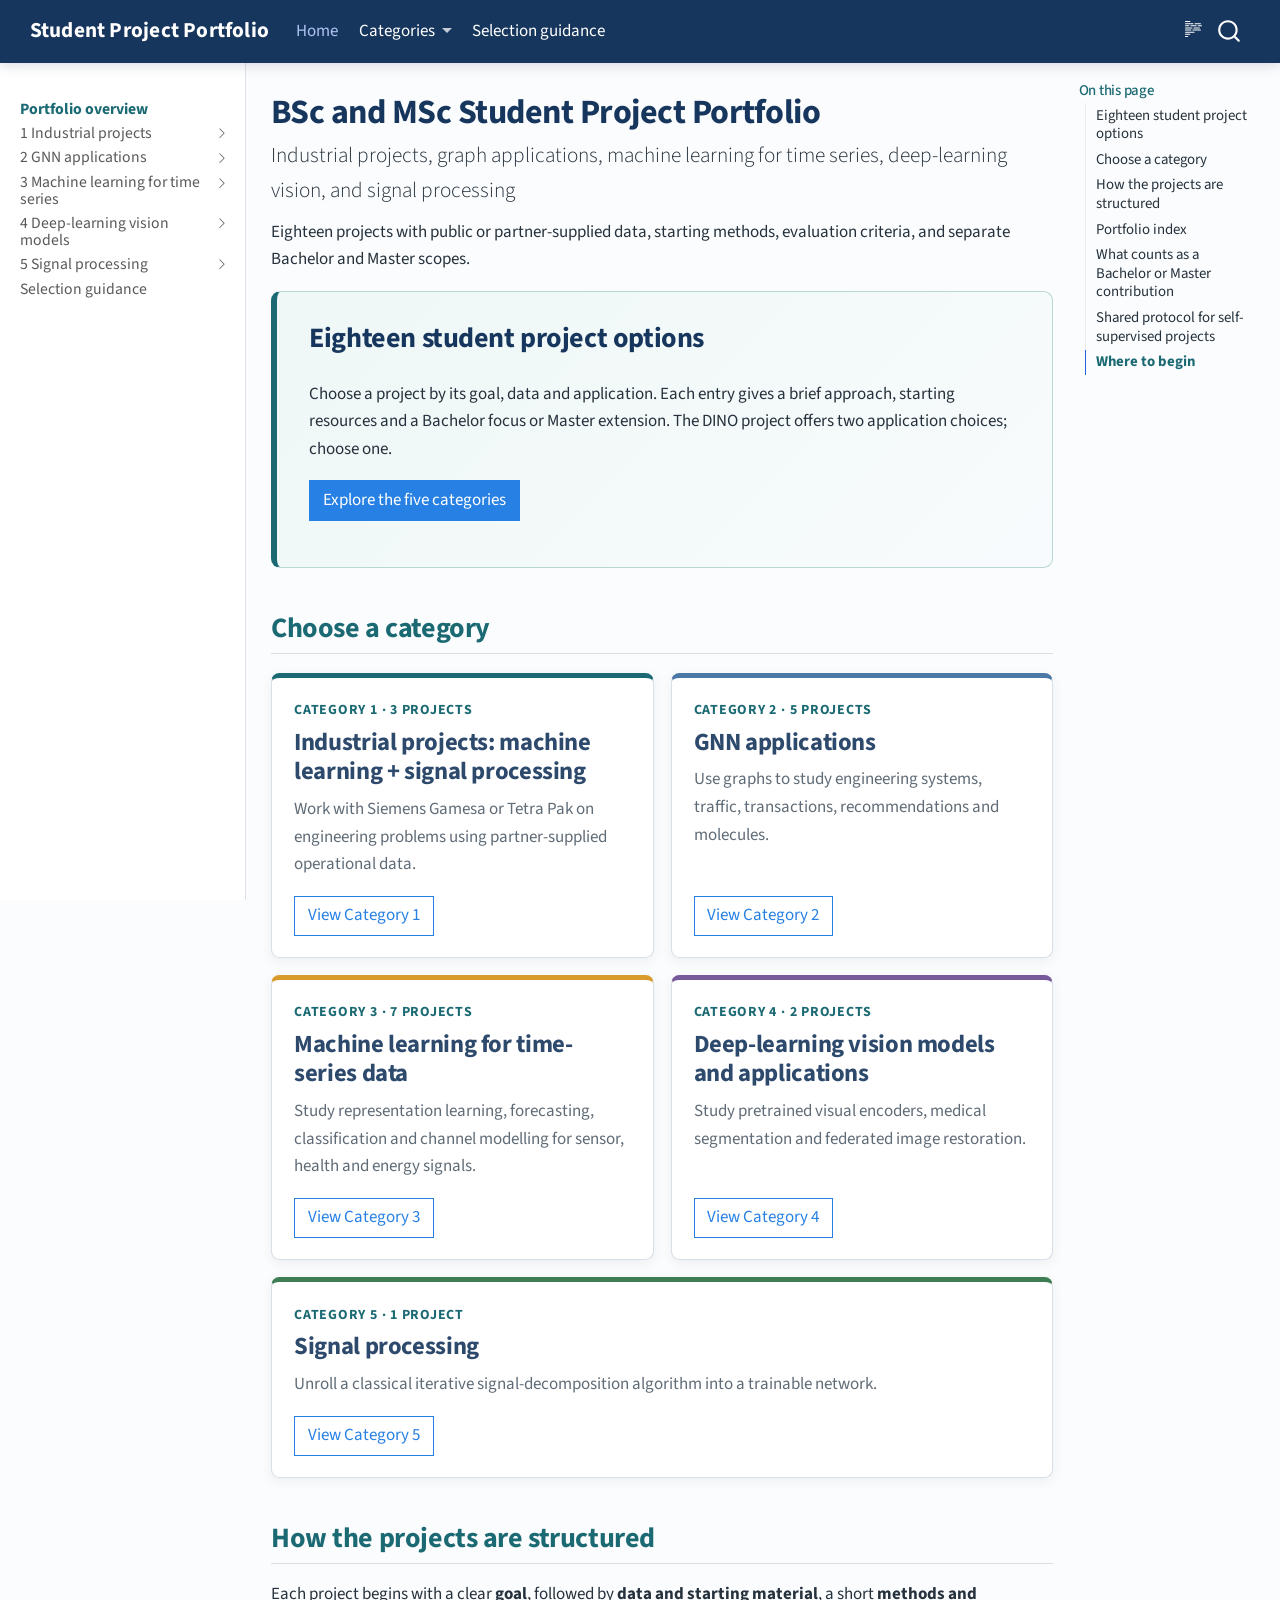
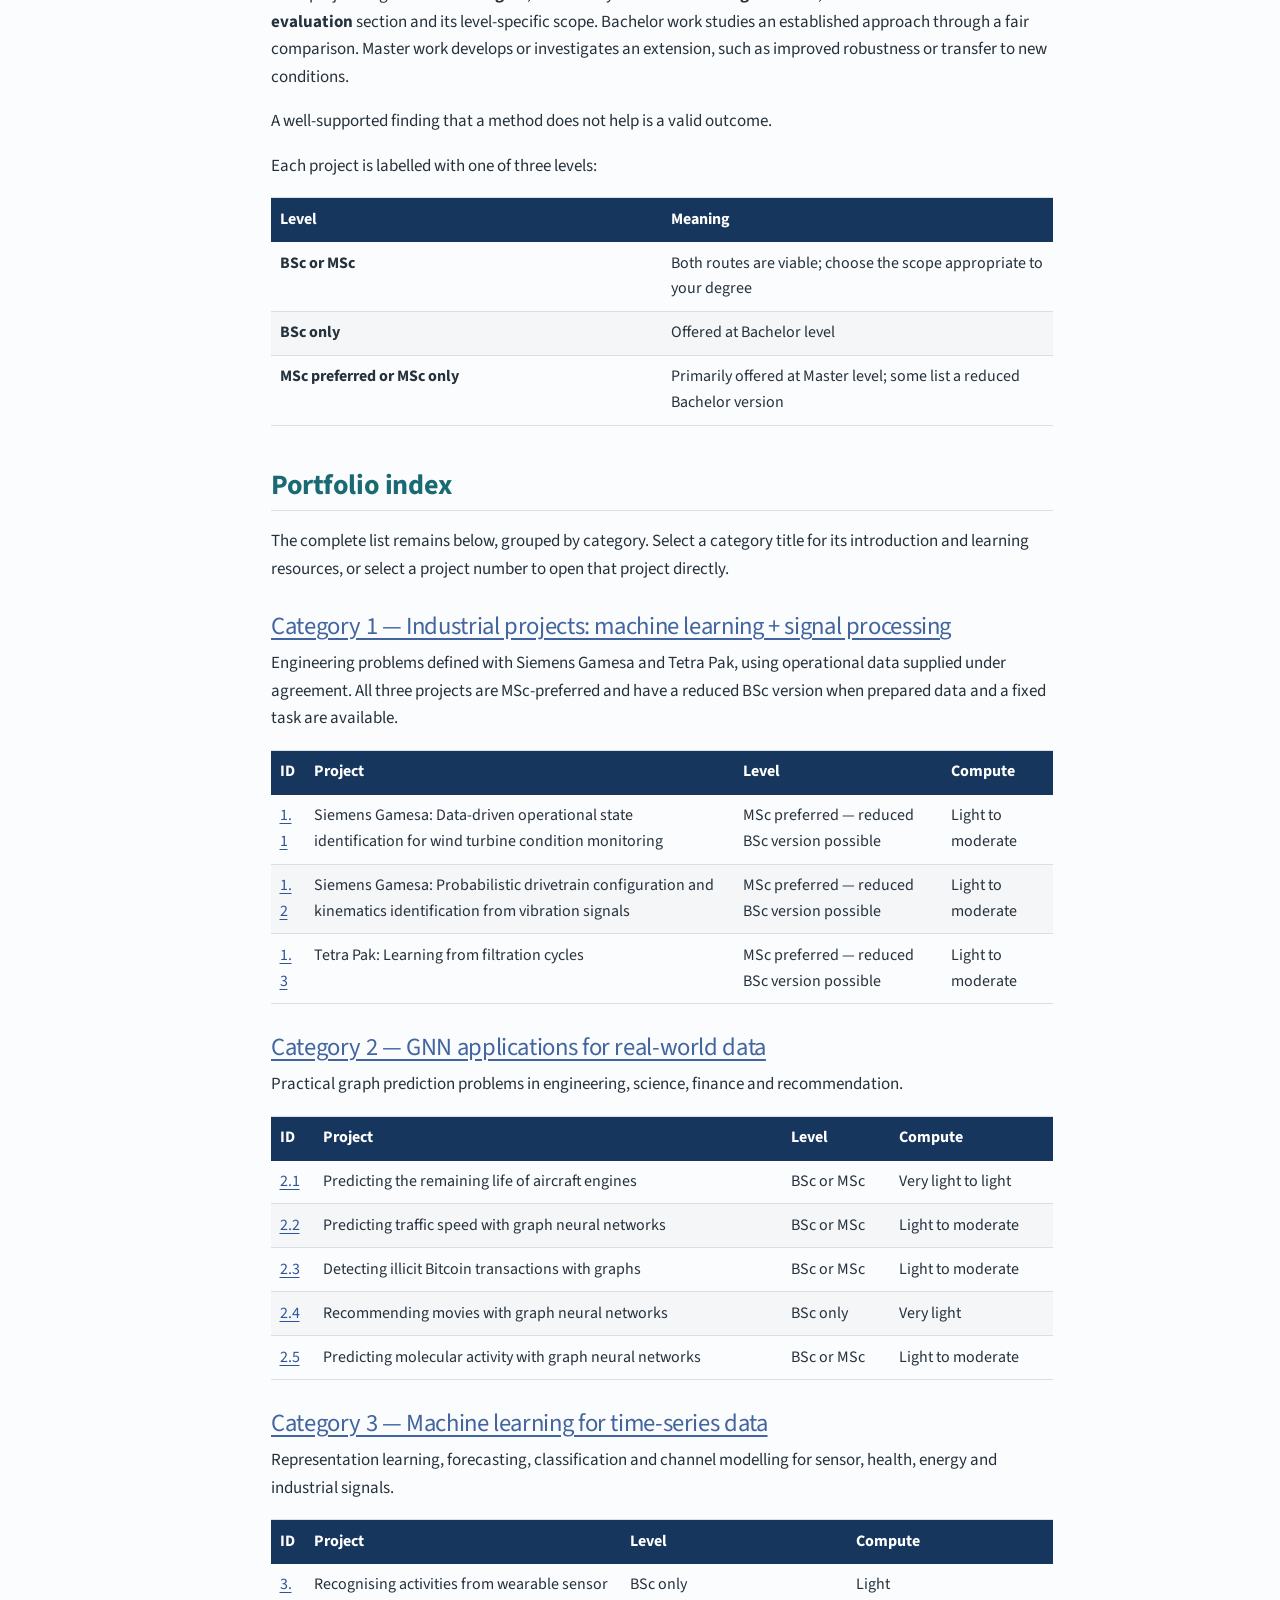
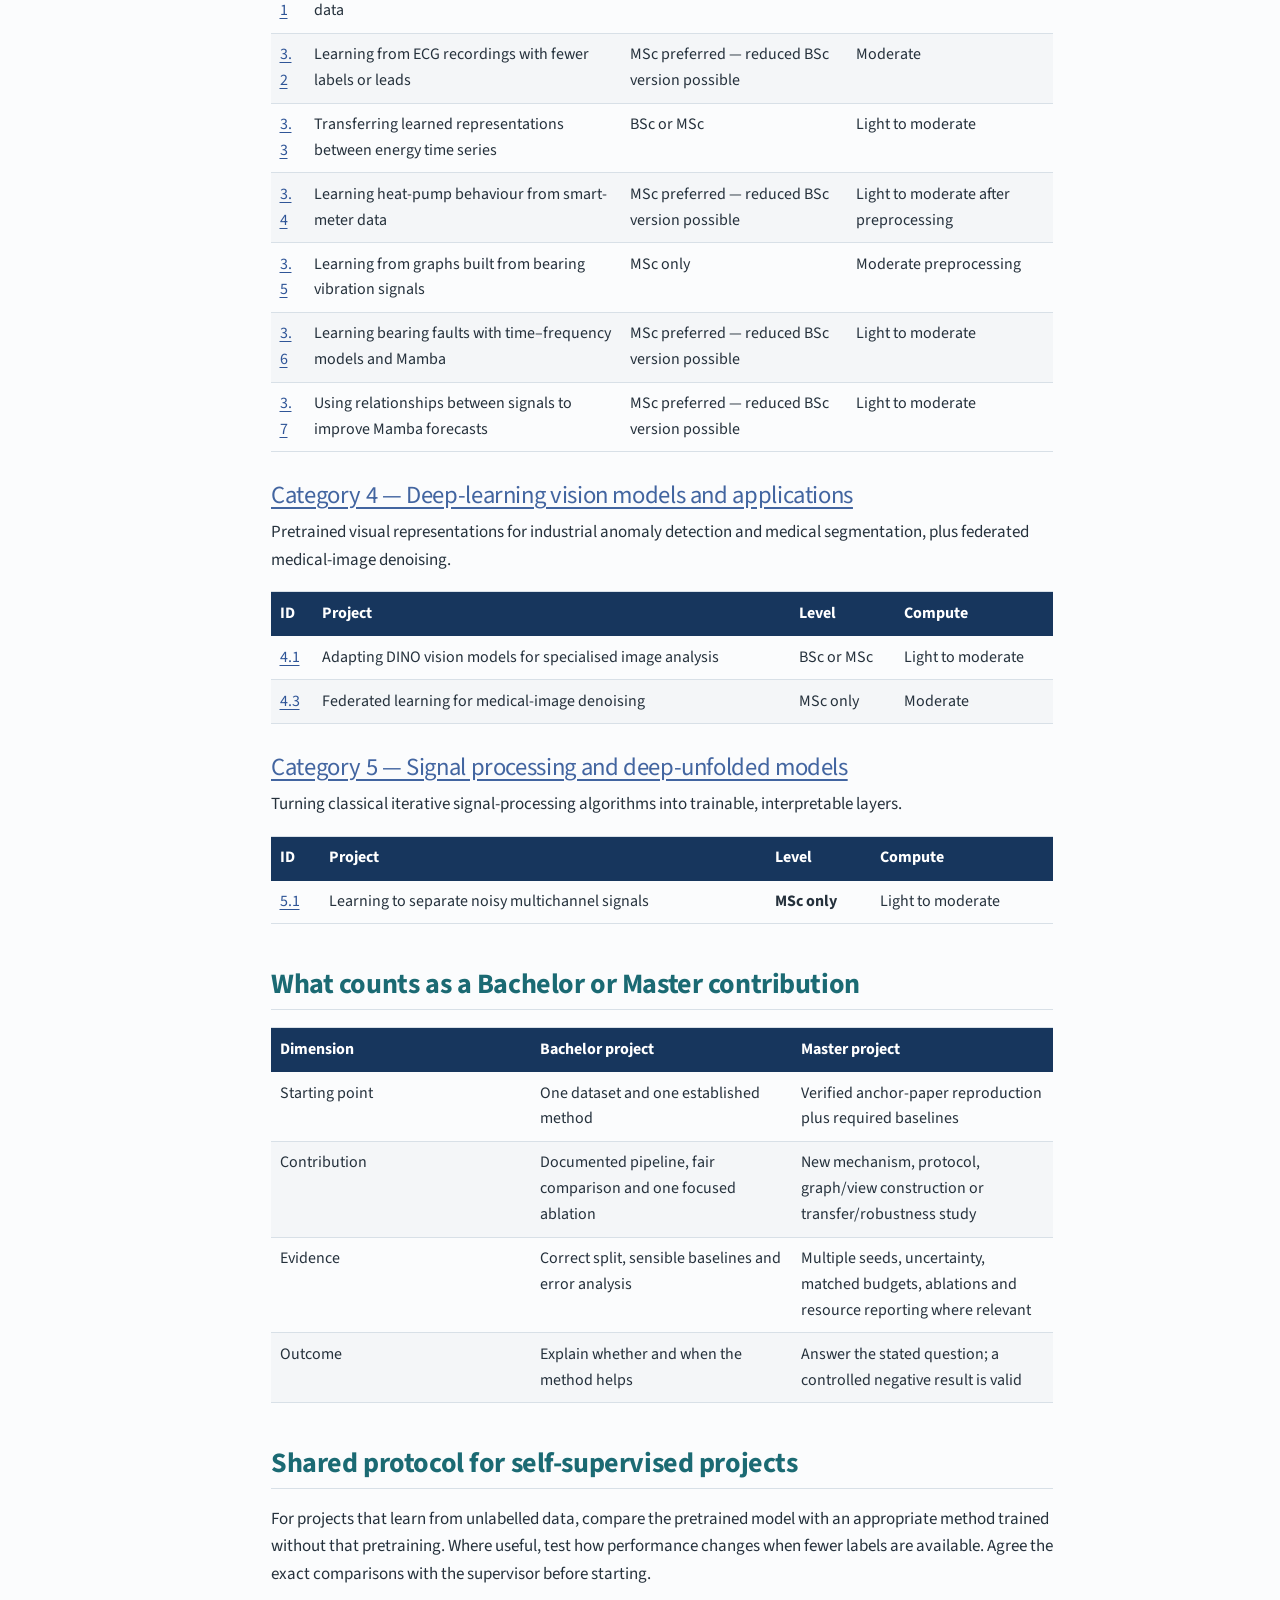
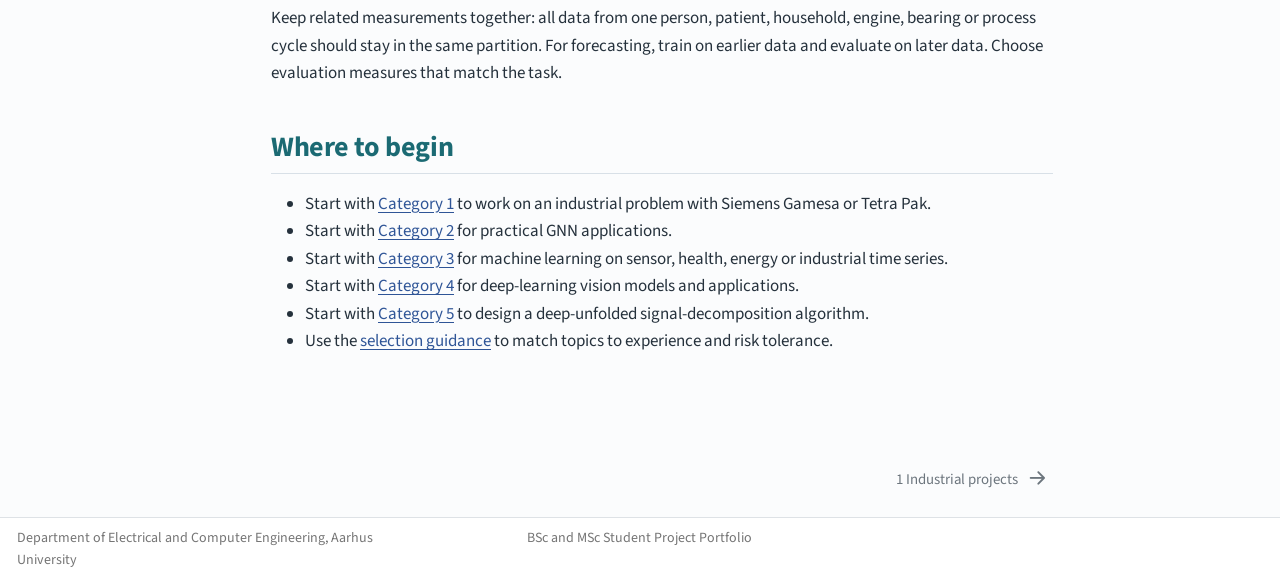
==== commit d8a12e2c: "Built site for gh-pages" ====
--- a/index.html
+++ b/index.html
@@ -132,23 +132,6 @@
 <span class="menu-text">Selection guidance</span></a>
   </li>  
 </ul>
-            <ul class="navbar-nav navbar-nav-scroll ms-auto">
-  <li class="nav-item dropdown ">
-    <a class="nav-link dropdown-toggle" href="#" id="nav-menu-download" role="link" data-bs-toggle="dropdown" aria-expanded="false">
- <span class="menu-text">Download</span>
-    </a>
-    <ul class="dropdown-menu dropdown-menu-end" aria-labelledby="nav-menu-download">    
-        <li>
-    <a class="dropdown-item" href="./downloads/student-project-portfolio.docx">
- <span class="dropdown-text">Word document</span></a>
-  </li>  
-        <li>
-    <a class="dropdown-item" href="./downloads/student-project-portfolio.pdf">
- <span class="dropdown-text">PDF document</span></a>
-  </li>  
-    </ul>
-  </li>
-</ul>
           </div> <!-- /navcollapse -->
             <div class="quarto-navbar-tools">
   <a href="" class="quarto-reader-toggle quarto-navigation-tool px-1" onclick="window.quartoToggleReader(); return false;" title="Toggle reader mode">
@@ -402,7 +385,7 @@
 <section id="eighteen-student-project-options" class="level2 hero-panel">
 <h2 class="anchored" data-anchor-id="eighteen-student-project-options">Eighteen student project options</h2>
 <p>Choose a project by its goal, data and application. Each entry gives a brief approach, starting resources and a Bachelor focus or Master extension. The DINO project offers two application choices; choose one.</p>
-<p><a href="#categories" class="btn btn-primary">Explore the five categories</a> <a href="downloads/student-project-portfolio.pdf" class="btn btn-outline-primary">Download the PDF</a></p>
+<p><a href="#categories" class="btn btn-primary">Explore the five categories</a></p>
 </section>
 <section id="categories" class="level2">
 <h2 class="anchored" data-anchor-id="categories">Choose a category</h2>
@@ -1114,13 +1097,7 @@
 <p>BSc and MSc Student Project Portfolio</p>
 </div>
     <div class="nav-footer-right">
-      <ul class="footer-items list-unstyled">
-    <li class="nav-item">
-    <a class="nav-link" href="./downloads/student-project-portfolio.pdf">
-<p>Download PDF</p>
-</a>
-  </li>  
-</ul>
+      &nbsp;
     </div>
   </div>
 </footer>
